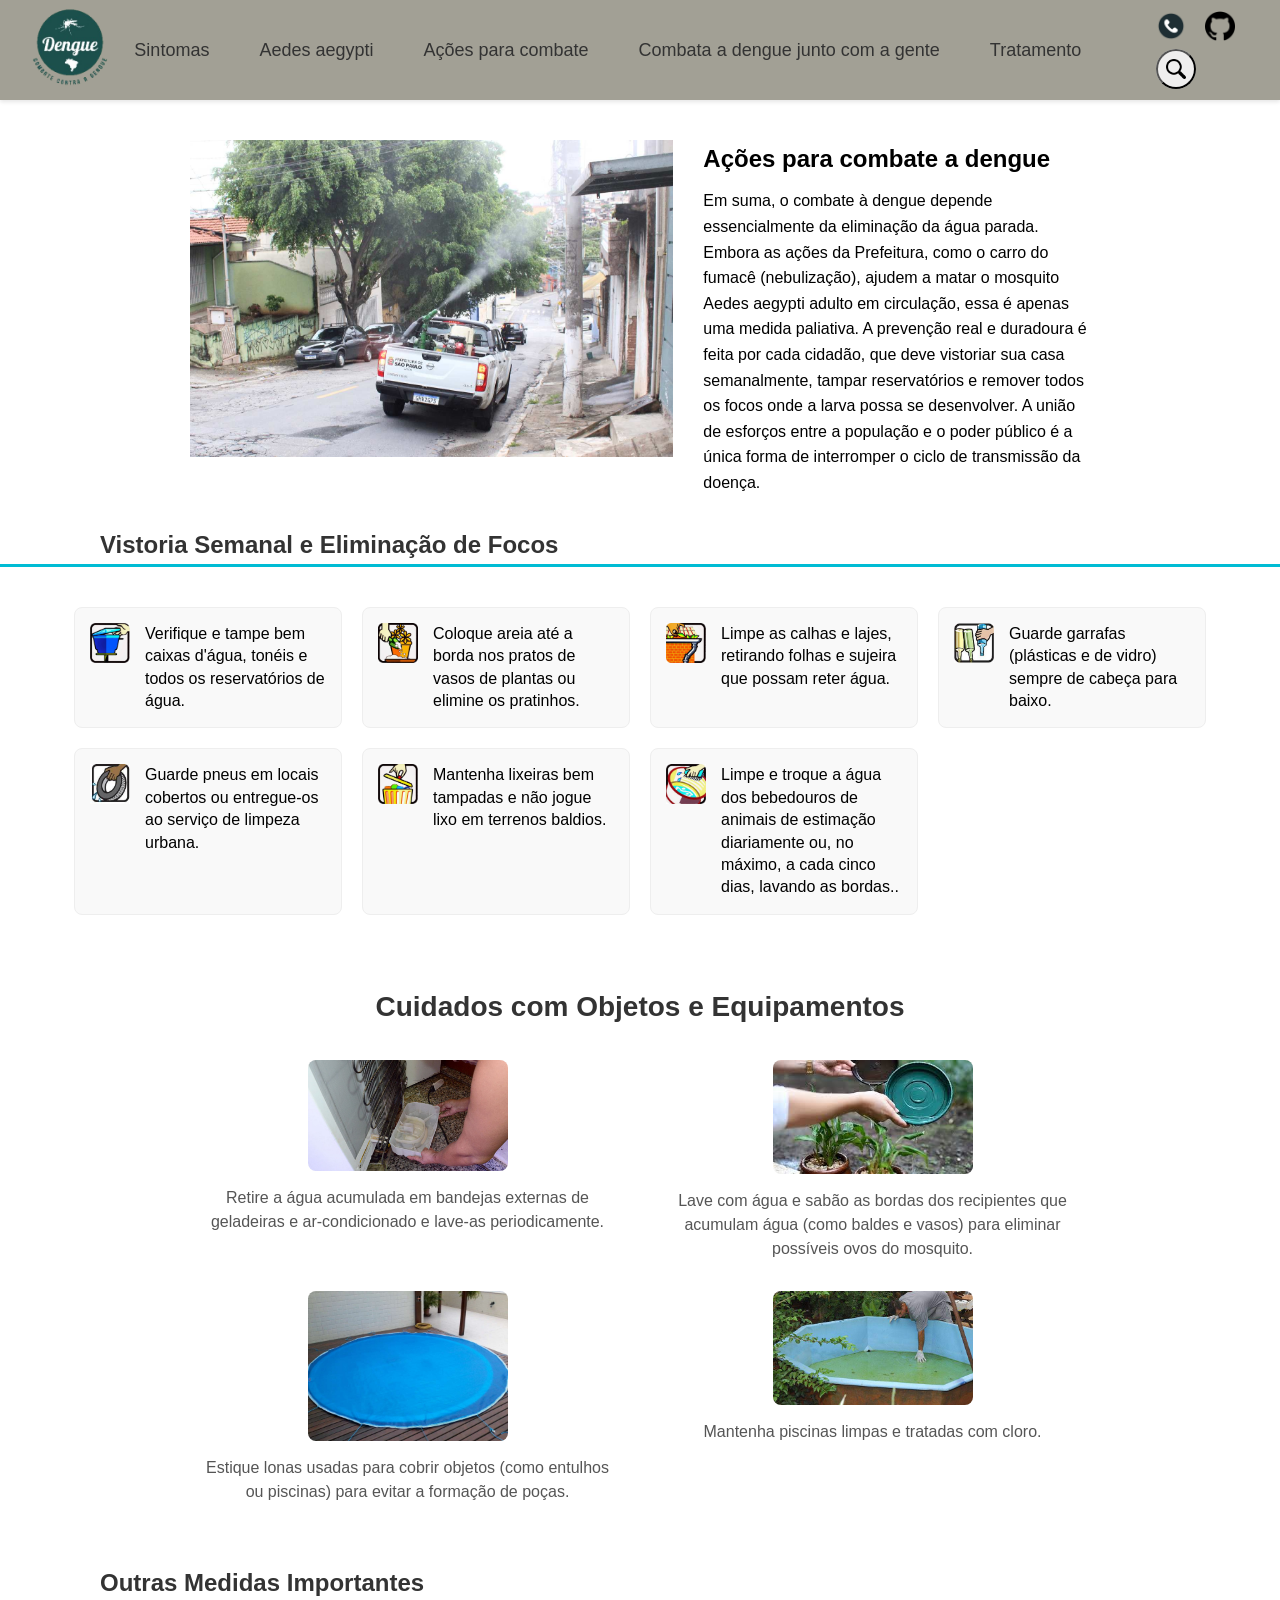
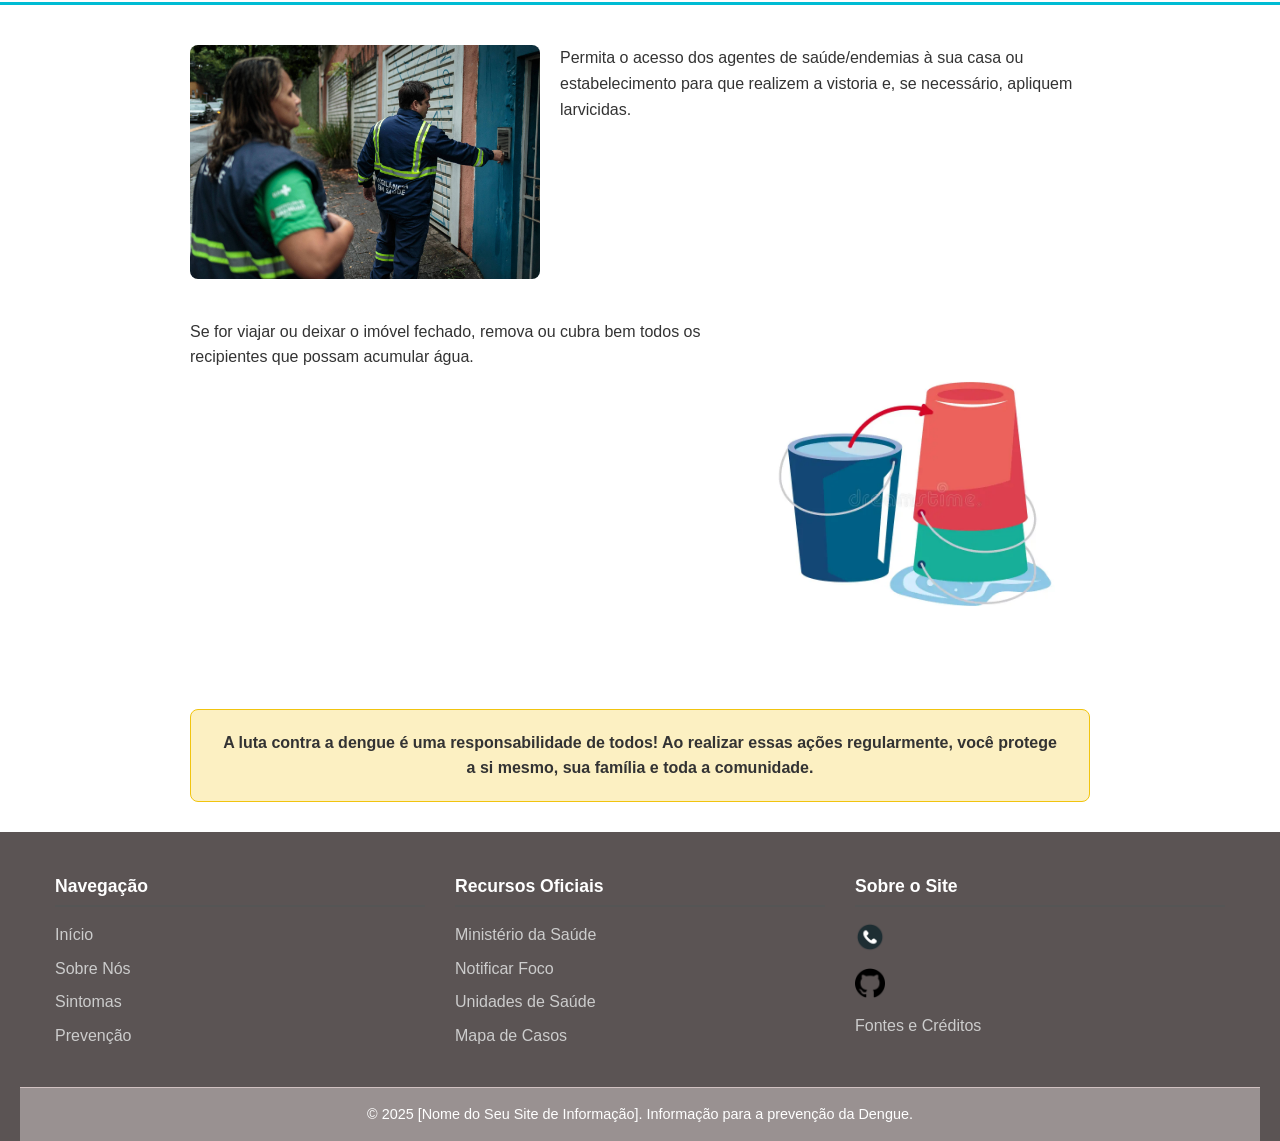
==== acoes.html @ ec55d701 "ola" ====
<!DOCTYPE html>
<html lang="pt-br">

<head>
    <meta charset="UTF-8">
    <meta name="viewport" content="width=device-width, initial-scale=1.0">
    <title>Ações para combate</title>
    <link rel="stylesheet" href="css/style-acoes.css">
    <link rel="shortcut icon" href="imagens/Logotipo_simples_para_produtos_orgânicos_verde_2_-removebg-preview.png" type="image/x-icon">
</head>

<body>
    <header id="main-header">
        <div class="icon">
            <a href="index.html">
                <img src="imagens/Logotipo_simples_para_produtos_orgânicos_verde_2_-removebg-preview.png"
                    alt="Ícone da rede social">
            </a>
        </div>

        <nav class="navbar" id="navbar">
            <a href="sintomas.html">Sintomas</a>
            <a href="aedes.html">Aedes aegypti</a>
            <a href="acoes.html">Ações para combate</a>
            <a href="combate.html">Combata a dengue junto com a gente</a>
            <a href="tratamento.html">Tratamento</a>
            <a href="#Cv"></a>
        </nav>

        <div class="ico-contact">
            <a href="" rel="_blank"><img width="30" height="30" src="imagens/telefone.png" /></a>
            <a href="https://github.com/Petrus2100" rel="_blank"><img width="30" height="30"
                    src="imagens/github(1).png" /></a>
               <form id="search-box" class="search-box" action="/search-results" method="get">
                    <input type="text" class="search-txt" name="q" id="search-txt" placeholder="Pesquisar">
                    <button type="submit" class="search-btn" id="search-btn">
                        <img height="20" width="20" src="imagens/lupa.png" alt="Pesquisar">
                    </button>
            </form>
        </div>
        </div>

        <div class="menu-toggle" id="menu-toggle">
            <span></span>
            <span></span>
            <span></span>
        </div>
    </header>

    <main>


        <div class="texto-foto">
            <img class="foto-referencia" src="imagens/fumace-dengue-sp.jpg">

            <div class="bloco-texto">
                <div class="title-text">Ações para combate a dengue</div>
                <p>Em suma, o combate à dengue depende essencialmente da eliminação da água parada. Embora as ações da
                    Prefeitura, como o carro do fumacê (nebulização), ajudem a matar o mosquito Aedes aegypti adulto em
                    circulação, essa é apenas uma medida paliativa. A prevenção real e duradoura é feita por cada
                    cidadão, que deve vistoriar sua casa semanalmente, tampar reservatórios e remover todos os focos
                    onde a larva possa se desenvolver. A união de esforços entre a população e o poder público é a única
                    forma de interromper o ciclo de transmissão da doença.</p>
            </div>
        </div>

        <h2 class="text-title">Vistoria Semanal e Eliminação de Focos</h2>

        <div class="lista-acoes">
            <div class="item-acao">
                <img src="imagens/caixa dagua.jpeg" alt="">
                <p>Verifique e tampe bem caixas d'água, tonéis e todos os reservatórios de água.</p>
            </div>

            <div class="item-acao">
                <img src="imagens/areia.jpeg" alt="">
                <p>Coloque areia até a borda nos pratos de vasos de plantas ou elimine os pratinhos.</p>
            </div>

            <div class="item-acao">
                <img src="imagens/calha.jpeg" alt="">
                <p>Limpe as calhas e lajes, retirando folhas e sujeira que possam reter água.</p>
            </div>

            <div class="item-acao">
                <img src="imagens/garrafa.jpeg" alt="">
                <p>Guarde garrafas (plásticas e de vidro) sempre de cabeça para baixo.</p>
            </div>

            <div class="item-acao">
                <img src="imagens/pneu.jpeg" alt="">
                <p>Guarde pneus em locais cobertos ou entregue-os ao serviço de limpeza urbana.</p>
            </div>

            <div class="item-acao">
                <img src="imagens/lixo.jpeg" alt="">
                <p>Mantenha lixeiras bem tampadas e não jogue lixo em terrenos baldios.</p>
            </div>

            <div class="item-acao">
                <img src="imagens/limpeza.jpeg" alt="">
                <p>Limpe e troque a água dos bebedouros de animais de estimação diariamente ou, no máximo, a cada cinco dias, lavando as bordas..</p>
            </div>
        </div>

        <h2 class="text-title-two">Cuidados com Objetos e Equipamentos</h2>

        <div class="lista-cuidados">
            <div class="cuidados">
                <img src="imagens/bandeja.jpg" alt="">
                <p>Retire a água acumulada em bandejas externas de geladeiras e ar-condicionado e lave-as periodicamente.</p>
            </div>

            <div class="cuidados">
                <img src="imagens/lavagem.jpeg" alt="">
                <p>Lave com água e sabão as bordas dos recipientes que acumulam água (como baldes e vasos) para eliminar possíveis ovos do mosquito.</p>
            </div>

            <div class="cuidados">
                <img src="imagens/lona.jpg" alt="">
                <p>Estique lonas usadas para cobrir objetos (como entulhos ou piscinas) para evitar a formação de poças.</p>
            </div>

            <div class="cuidados">
                <img src="imagens/picina.jpg" alt="">
                <p>Mantenha piscinas limpas e tratadas com cloro.</p>
            </div>
        </div>

        <h2 class="text-title">Outras Medidas Importantes</h2>

        <div class="listT">
             <div class="medidas"> 
                <img src="imagens/agente 47.jpg" width="500" alt="sobre-nos">
                <p>Permita o acesso dos agentes de saúde/endemias à sua casa ou estabelecimento para que realizem a vistoria e, se necessário, apliquem larvicidas.</p>
            </div>

            <div>
                <img src="imagens/prevenção.webp" alt="">
                <p>Se for viajar ou deixar o imóvel fechado, remova ou cubra bem todos os recipientes que possam acumular água.</p>
            </div>
        </div>

        
        <div>
            <p class="alerta-final">A luta contra a dengue é uma responsabilidade de todos! Ao realizar essas ações regularmente, você protege a si mesmo, sua família e toda a comunidade.</p>
        </div>
    </main>

    <footer class="site-footer">
        <div class="footer-container">

            <div class="footer-column navigation">
                <h4>Navegação</h4>
                <ul>
                    <li><a href="index.html">Início</a></li>
                    <li><a href="Equipe-fontes/index-sobre.html">Sobre Nós</a></li>
                    <li><a href="sintomas.html">Sintomas</a></li>
                    <li><a href="acoes.html">Prevenção</a></li>
                </ul>
            </div>

            <div class="footer-column resources">
                <h4>Recursos Oficiais</h4>
                <ul>
                    <li><a href="https://www.saude.gov.br/" target="_blank">Ministério da Saúde</a></li>
                    <li><a href="https://sp156.prefeitura.sp.gov.br/portal/servicos/informacao?servico=812" target="_blank">Notificar Foco</a></li>
                    <li><a href="https://buscasaude.prefeitura.sp.gov.br/" target="_blank">Unidades de Saúde</a></li>
                    <li><a href="http://tabnet.datasus.gov.br/cgi/tabcgi.exe?sinannet/cnv/denguebbr.def" target="_blank">Mapa de Casos</a></li>
                </ul>
            </div>

            <div class="footer-column legal">
                <h4>Sobre o Site</h4>
                <ul>
                    <li><a href="" rel="_blank"><img width="30" height="30" src="imagens/telefone.png" /></a></li>
                    <li> <a href="https://github.com/Petrus2100" rel="_blank"><img width="30" height="30"
                    src="imagens/github(1).png" /></a></li>
                    <li><a href="#creditos">Fontes e Créditos</a></li>
                </ul>
            </div>

        </div>

        <div class="footer-bottom">
            <p>&copy; 2025 [Nome do Seu Site de Informação]. Informação para a prevenção da Dengue.</p>
        </div>
    </footer>

    <script src="script.js"></script>

</body>

</html>
---- css/style-acoes.css ----
* {
    margin: 0;
    padding: 0;
    box-sizing: border-box;
}

body {
    font-family: 'Helvetica Neue', Arial, sans-serif;
    line-height: 1.6;
    color: var(--cor-texto-principal);
    background-color: var(--cor-fundo-claro);
}

main {
    padding-top: 100px;
}

.texto-foto {
    max-width: 900px;
    width: 90%;
    display: grid;
    grid-template-columns: 5fr 4fr;
    grid-template-areas: "foto texto"; /* A área 'texto' existe aqui */
    gap: 30px;
    margin: 40px auto 30px;
}

.foto-referencia {
    width: 100%;
    grid-area: foto;
}

.bloco-texto {
    grid-area: texto; 
}

.title-text {
    font-size: 24px;
    font-weight: bold;
    margin-bottom: 10px; 
}

.texto-foto p {
    margin-top: 0; 
}

@media (max-width: 768px) {
    .texto-foto {
        grid-template-columns: 1fr;
        grid-template-areas:
            "foto"
            "texto"; 
        gap: 20px;
        padding: 0 15px;
    }
}

#main-header {
    position: fixed;
    top: 0;
    width: 100%;
    height: 100px;
    transition: height 0.3s ease, padding 0.3s ease;
    background-color: #A2A095;
    box-shadow: 0 2px 4px rgba(0, 0, 0, 0.1);
    padding: 10px 30px;
    display: flex;
    justify-content: space-between;
    align-items: center;
    z-index: 1000;
}

#main-header.shrink {
    height: 60px;
    padding: 5px 30px;
}

.search-box {
    background-color: #F4F4F4;
    height: 40px;
    padding: 0;
    width: 40px;
    border-radius: 40px;

    display: flex;
    justify-content: center;
    align-items: center;
    transition: width 0.4s ease;
}

.search-txt {
    border: none;
    background: none;
    outline: none;
    padding: 0;
    font-size: 16px;
    line-height: 40px;
    width: 0;
    opacity: 0;
    transition: width 0.4s ease, opacity 0.4s ease;
}

.search-btn {
    width: 40px;
    height: 40px;
    border-radius: 50%;
    background: #efeeee;
    display: flex;
    justify-content: center;
    align-items: center;
    color: white;
}

.search-box.open {
    width: 250px;
}

.search-box.open .search-txt {
    flex-grow: 1;
    width: auto; 
    opacity: 1;
    padding: 0 10px;
}


.icon img {
    width: 80px;
}

.ico-contact a {
    margin-right: 15px;
}

.ico-contact a:last-child {
    margin-right: 0;
}

.navbar {
    display: flex;
    gap: 50px;
}

.navbar a {
  position: relative;
  text-decoration: none;
  color: #333;
  font-size: 18px;
  font-weight: 500;
  padding: 5px 0;
  border-radius: 4px; 
  transition: all 0.3s ease;
}

.navbar a:hover {
    background-color: #686864; 
    color: white; 
    box-shadow: 0 2px 4px rgba(0, 0, 0, 0.2);
    
}

.menu-toggle {
    display: none;
    flex-direction: column;
    cursor: pointer;
    gap: 5px;
}

.menu-toggle span {
    width: 25px;
    height: 3px;
    background: #333;
    transition: 0.3s;
}

#main-header .icon img,
#main-header .ico-contact a,
#main-header .search-box,
#main-header .serach-btn,
#main-header .search-txt {
    transition: all 0.3s ease;
}

#main-header.shrink .icon img {
    width: 60px;
}

#main-header.shrink .ico-contact a {
    font-size: 0.9em;
    margin-right: 10px;
}

#main-header.shrink .search-box {
    height: 30px;
    width: 30px;
    border-radius: 50%; 
}

#main-header.shrink .search-btn { 
    height: 30px;
    width: 30px;
    border-radius: 50%; 
}

#main-header.shrink .search-box.open {
    width: 200px;
}

#main-header.shrink .search-box.open .search-txt {
    flex-grow: 1;
    width: auto;
    line-height: 30px;
    font-size: 14px;
    padding: 0 5px;
}

@media (max-width: 1024px) {
    header {
        padding: 10px 20px;
    }

    .icon img {
        width: 35px;
    }

    .navbar a {
        font-size: 15px;
    }
}

@media (max-width: 768px) {
    header {
        flex-direction: row;
    }

    .navbar {
        display: none;
        flex-direction: column;
        background: #333;
        position: absolute;
        top: 60px;
        right: 20px;
        padding: 15px;
        border-radius: 8px;
        width: 200px;
    }

    .navbar.show {
        display: flex;
    }

    .navbar a {
        color: #fff;
        margin: 10px 0;
        font-size: 14px;
    }

    .menu-toggle {
        display: flex;
    }
}

.text-title{
    width: 100%;
    margin-bottom: 30px;
    padding: 0 100px;
    display: block;
    color: #333;
    border-bottom: 3px solid #00bcd4; 
}

.lista-acoes {
    max-width: 1200px; 
    width: 90%;
    margin: 20px auto; 
    display: grid;
    grid-template-columns: repeat(auto-fit, minmax(250px, 1fr)); 
    gap: 20px; 
    padding: 10px;
}

.item-acao {
    display: flex; 
    align-items: flex-start; 
    gap: 15px;
    padding: 15px;
    border: 1px solid #eee; 
    border-radius: 8px;
    background-color: #f9f9f9;
}

.item-acao img {
    width: 40px; 
    height: 40px;
    flex-shrink: 0; 
}

.item-acao p {
    flex-grow: 1; 
    margin: 0;
    line-height: 1.4;
    font-size: 16px;
}

@media (max-width: 500px) {
    .lista-acoes {
        grid-template-columns: 1fr;
        padding: 0 10px; 
    }
}

.site-footer {
    background-color: #5b5454;
    color: #fff;
    padding: 40px 20px 0;
    font-family: Arial, sans-serif;
}

.footer-container {
    display: flex;
    justify-content: space-between;
    max-width: 1200px;
    margin: 0 auto;
    padding-bottom: 30px;
}

.footer-column {
    flex: 1;
    min-width: 180px;
    margin: 0 15px;
}

.footer-column h4 {
    font-size: 1.1em;
    margin-bottom: 15px;
    border-bottom: 2px solid #555;
    padding-bottom: 5px;
}

.footer-column ul {
    list-style: none;
    padding: 0;
    margin: 0;
}

.footer-column ul li {
    margin-bottom: 8px;
}

.footer-column a {
    color: #ccc;
    text-decoration: none;
    transition: color 0.3s;
}

.footer-column a:hover {
    color: #00bcd4;
}

.social-links a {
    display: inline-block;
    margin-right: 15px;
    font-weight: bold;
}

.footer-bottom {
    border-top: 1px solid #d1c1c1;
    text-align: center;
    padding: 15px 0;
    font-size: 0.9em;
    background-color: #999191;
}

@media (max-width: 768px) {
    .footer-container {
        flex-direction: column;
    }

    .footer-column {
        margin: 15px 0;
        min-width: 100%;
        text-align: center;
    }

    .footer-column h4 {
        border-bottom: none;
        margin-bottom: 10px;
    }

    .social-links {
        margin-bottom: 10px;
    }
}

.text-title-two {
    text-align: center; 
    font-size: 28px;
    font-weight: bold;
    color: #333;
    margin: 60px auto 30px; 
}

.lista-cuidados {
    max-width: 900px;
    margin: 0 auto 60px; 
    display: grid;
    grid-template-columns: repeat(2, 1fr); 
    gap: 30px; 
}

.cuidados {
    display: flex;
    flex-direction: column; 
    align-items: center; 
    text-align: center; 
}

.cuidados img {
    width: 100%; 
    max-width: 200px; 
    height: auto;
    object-fit: cover; 
    border-radius: 8px; 
    margin-bottom: 15px; 
}

.cuidados p {
    font-size: 16px;
    line-height: 1.5;
    color: #555;
    padding: 0 10px;
}

@media (max-width: 650px) {
    .lista-cuidados {
        grid-template-columns: 1fr;
        padding: 0 20px; 
    }

    .text-title {
        margin-top: 40px;
        font-size: 24px;
    }
}

.listT {
    max-width: 900px;
    margin: 40px auto; 
    display: flex;
    flex-direction: column; 
    gap: 40px; 
}

.medidas,
.listT > div:nth-child(2) { 
    display: flex; 
    align-items: flex-start; 
    gap: 20px; 
}

.medidas img,
.listT > div:nth-child(2) img {
    width: 100%; 
    max-width: 350px; 
    height: auto;
    border-radius: 8px;
    object-fit: cover; 
}

.medidas p,
.listT > div:nth-child(2) p {
    flex-grow: 1; 
    font-size: 16px;
    line-height: 1.6; 
    color: #333;
}

.listT > div:nth-child(2) {
    flex-direction: row-reverse;
}

.alerta-final {
    background-color: #f1c40f40;
    border: 1px solid #f1c40f;
    color: #333; 
    border-radius: 8px;
    padding: 20px 30px;
    text-align: center;
    font-weight: 700;
    max-width: 900px; 
    width: 90%; 
    margin: 30px auto; 
}
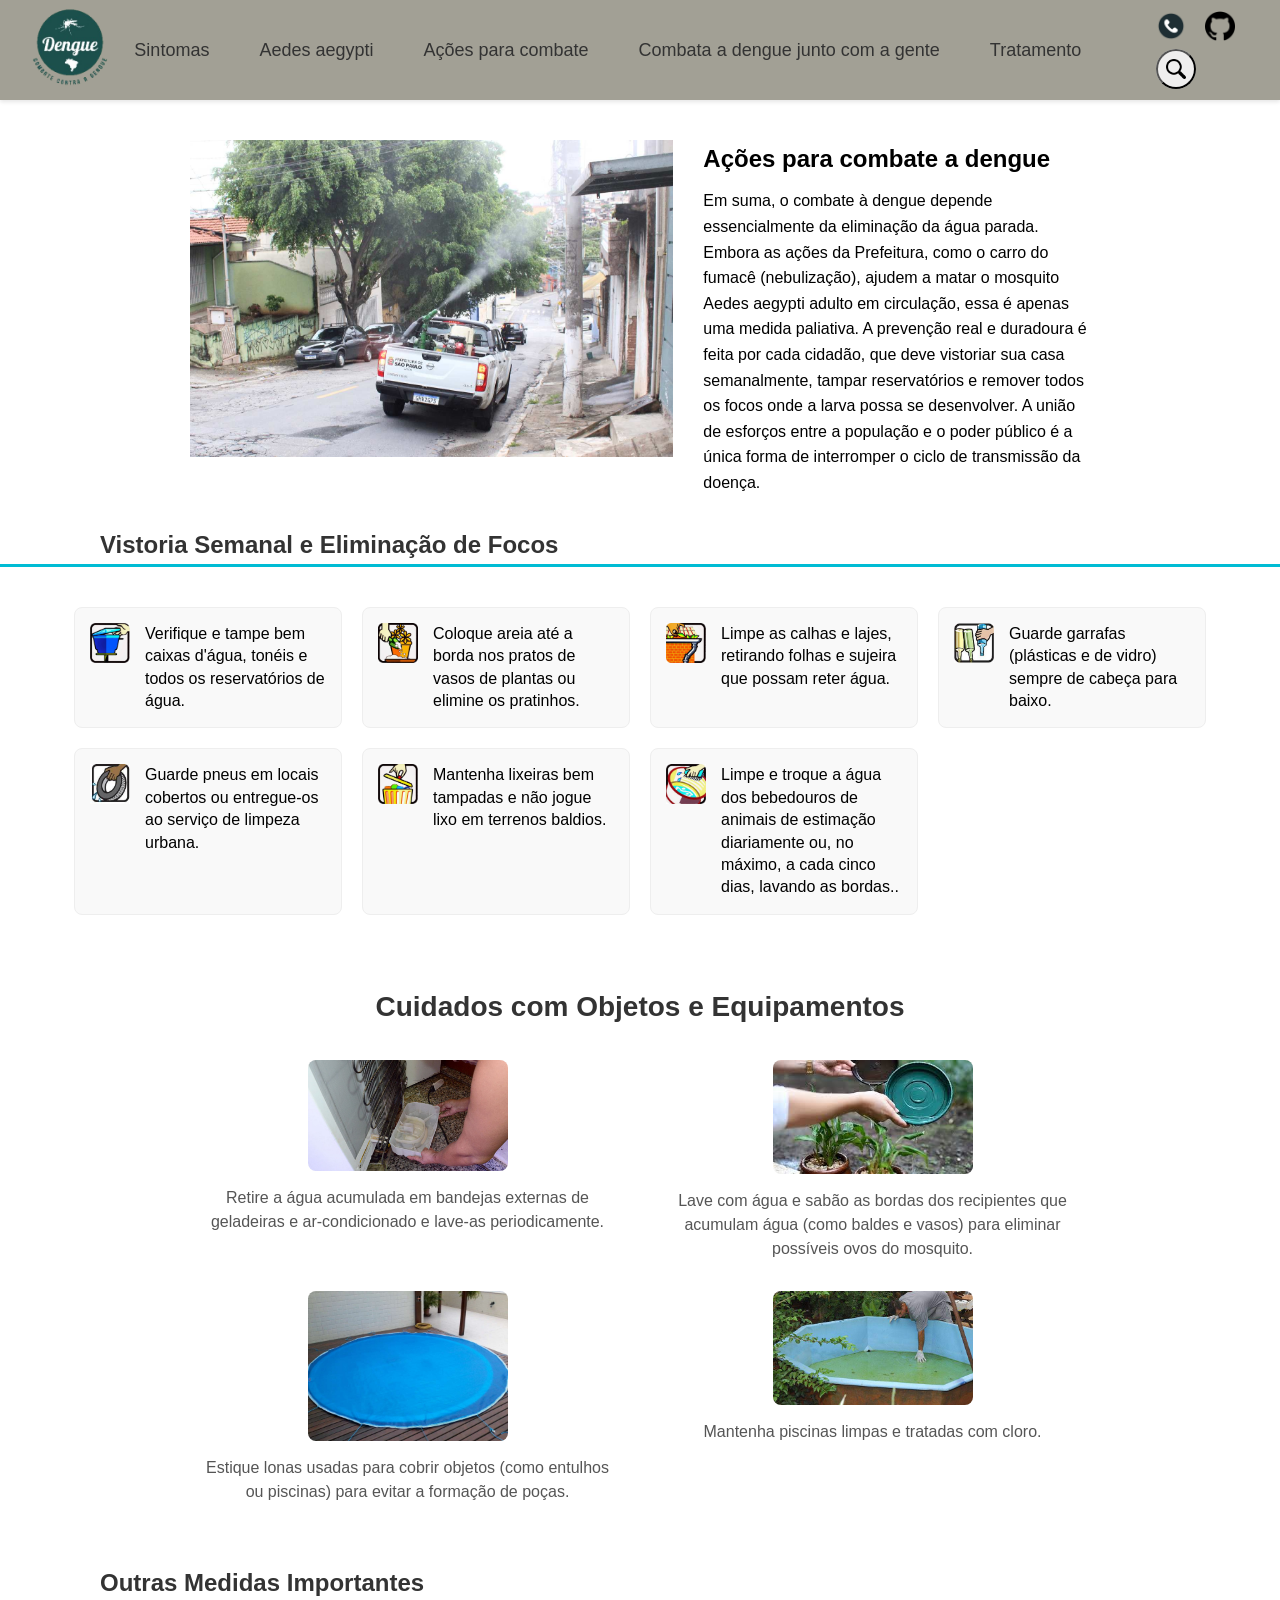
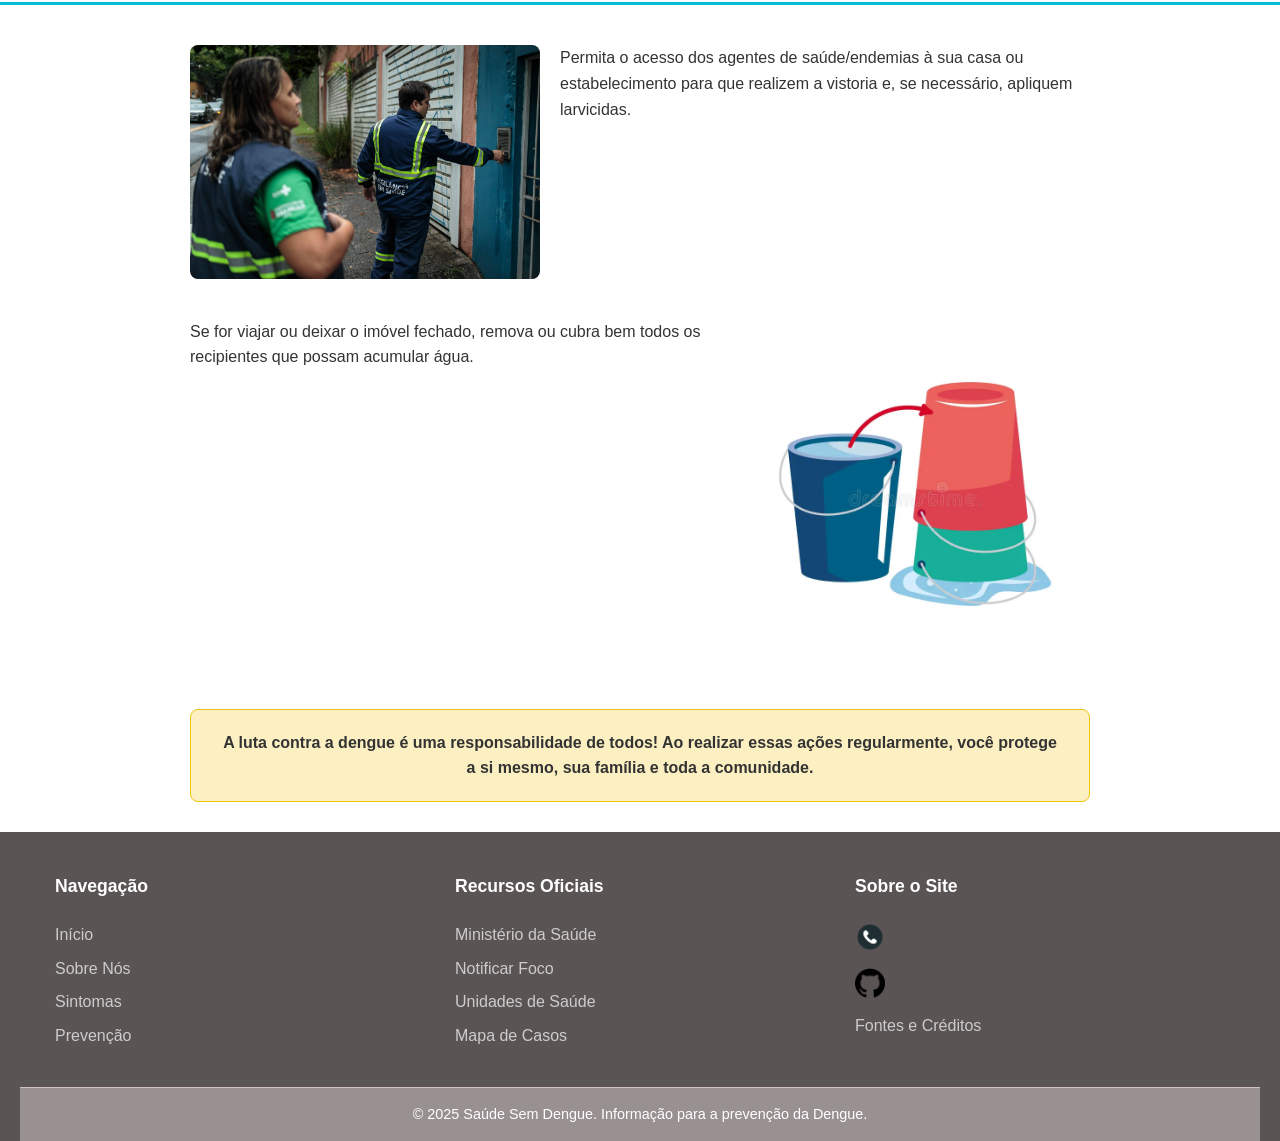
==== commit ba2d0049: "alterando titulo, e footer" ====
--- a/acoes.html
+++ b/acoes.html
@@ -183,7 +183,7 @@
         </div>
 
         <div class="footer-bottom">
-            <p>&copy; 2025 [Nome do Seu Site de Informação]. Informação para a prevenção da Dengue.</p>
+            <p>&copy; 2025 Saúde Sem Dengue. Informação para a prevenção da Dengue.</p>
         </div>
     </footer>
 
--- a/css/style-acoes.css
+++ b/css/style-acoes.css
@@ -20,7 +20,8 @@
     width: 90%;
     display: grid;
     grid-template-columns: 5fr 4fr;
-    grid-template-areas: "foto texto"; /* A área 'texto' existe aqui */
+    grid-template-areas: "foto texto";
+    /* A área 'texto' existe aqui */
     gap: 30px;
     margin: 40px auto 30px;
 }
@@ -31,17 +32,17 @@
 }
 
 .bloco-texto {
-    grid-area: texto; 
+    grid-area: texto;
 }
 
 .title-text {
     font-size: 24px;
     font-weight: bold;
-    margin-bottom: 10px; 
+    margin-bottom: 10px;
 }
 
 .texto-foto p {
-    margin-top: 0; 
+    margin-top: 0;
 }
 
 @media (max-width: 768px) {
@@ -49,7 +50,7 @@
         grid-template-columns: 1fr;
         grid-template-areas:
             "foto"
-            "texto"; 
+            "texto";
         gap: 20px;
         padding: 0 15px;
     }
@@ -117,7 +118,7 @@
 
 .search-box.open .search-txt {
     flex-grow: 1;
-    width: auto; 
+    width: auto;
     opacity: 1;
     padding: 0 10px;
 }
@@ -141,21 +142,21 @@
 }
 
 .navbar a {
-  position: relative;
-  text-decoration: none;
-  color: #333;
-  font-size: 18px;
-  font-weight: 500;
-  padding: 5px 0;
-  border-radius: 4px; 
-  transition: all 0.3s ease;
+    position: relative;
+    text-decoration: none;
+    color: #333;
+    font-size: 18px;
+    font-weight: 500;
+    padding: 5px 0;
+    border-radius: 4px;
+    transition: all 0.3s ease;
 }
 
 .navbar a:hover {
-    background-color: #686864; 
-    color: white; 
+    background-color: #686864;
+    color: white;
     box-shadow: 0 2px 4px rgba(0, 0, 0, 0.2);
-    
+
 }
 
 .menu-toggle {
@@ -192,13 +193,13 @@
 #main-header.shrink .search-box {
     height: 30px;
     width: 30px;
-    border-radius: 50%; 
-}
-
-#main-header.shrink .search-btn { 
+    border-radius: 50%;
+}
+
+#main-header.shrink .search-btn {
     height: 30px;
     width: 30px;
-    border-radius: 50%; 
+    border-radius: 50%;
 }
 
 #main-header.shrink .search-box.open {
@@ -259,43 +260,43 @@
     }
 }
 
-.text-title{
+.text-title {
     width: 100%;
     margin-bottom: 30px;
     padding: 0 100px;
     display: block;
     color: #333;
-    border-bottom: 3px solid #00bcd4; 
+    border-bottom: 3px solid #00bcd4;
 }
 
 .lista-acoes {
-    max-width: 1200px; 
+    max-width: 1200px;
     width: 90%;
-    margin: 20px auto; 
+    margin: 20px auto;
     display: grid;
-    grid-template-columns: repeat(auto-fit, minmax(250px, 1fr)); 
-    gap: 20px; 
+    grid-template-columns: repeat(auto-fit, minmax(250px, 1fr));
+    gap: 20px;
     padding: 10px;
 }
 
 .item-acao {
-    display: flex; 
-    align-items: flex-start; 
+    display: flex;
+    align-items: flex-start;
     gap: 15px;
     padding: 15px;
-    border: 1px solid #eee; 
+    border: 1px solid #eee;
     border-radius: 8px;
     background-color: #f9f9f9;
 }
 
 .item-acao img {
-    width: 40px; 
+    width: 40px;
     height: 40px;
-    flex-shrink: 0; 
+    flex-shrink: 0;
 }
 
 .item-acao p {
-    flex-grow: 1; 
+    flex-grow: 1;
     margin: 0;
     line-height: 1.4;
     font-size: 16px;
@@ -304,7 +305,7 @@
 @media (max-width: 500px) {
     .lista-acoes {
         grid-template-columns: 1fr;
-        padding: 0 10px; 
+        padding: 0 10px;
     }
 }
 
@@ -392,35 +393,35 @@
 }
 
 .text-title-two {
-    text-align: center; 
+    text-align: center;
     font-size: 28px;
     font-weight: bold;
     color: #333;
-    margin: 60px auto 30px; 
+    margin: 60px auto 30px;
 }
 
 .lista-cuidados {
     max-width: 900px;
-    margin: 0 auto 60px; 
+    margin: 0 auto 60px;
     display: grid;
-    grid-template-columns: repeat(2, 1fr); 
-    gap: 30px; 
+    grid-template-columns: repeat(2, 1fr);
+    gap: 30px;
 }
 
 .cuidados {
     display: flex;
-    flex-direction: column; 
-    align-items: center; 
-    text-align: center; 
+    flex-direction: column;
+    align-items: center;
+    text-align: center;
 }
 
 .cuidados img {
-    width: 100%; 
-    max-width: 200px; 
+    width: 100%;
+    max-width: 200px;
     height: auto;
-    object-fit: cover; 
-    border-radius: 8px; 
-    margin-bottom: 15px; 
+    object-fit: cover;
+    border-radius: 8px;
+    margin-bottom: 15px;
 }
 
 .cuidados p {
@@ -433,7 +434,7 @@
 @media (max-width: 650px) {
     .lista-cuidados {
         grid-template-columns: 1fr;
-        padding: 0 20px; 
+        padding: 0 20px;
     }
 
     .text-title {
@@ -444,49 +445,81 @@
 
 .listT {
     max-width: 900px;
-    margin: 40px auto; 
-    display: flex;
-    flex-direction: column; 
-    gap: 40px; 
+    margin: 40px auto;
+    display: flex;
+    flex-direction: column;
+    gap: 40px;
 }
 
 .medidas,
-.listT > div:nth-child(2) { 
-    display: flex; 
-    align-items: flex-start; 
-    gap: 20px; 
+.listT>div:nth-child(2) {
+    display: flex;
+    align-items: flex-start;
+    gap: 20px;
 }
 
 .medidas img,
-.listT > div:nth-child(2) img {
-    width: 100%; 
-    max-width: 350px; 
+.listT>div:nth-child(2) img {
+    width: 100%;
+    max-width: 350px;
     height: auto;
     border-radius: 8px;
-    object-fit: cover; 
+    object-fit: cover;
 }
 
 .medidas p,
-.listT > div:nth-child(2) p {
-    flex-grow: 1; 
+.listT>div:nth-child(2) p {
+    flex-grow: 1;
     font-size: 16px;
-    line-height: 1.6; 
+    line-height: 1.6;
     color: #333;
 }
 
-.listT > div:nth-child(2) {
+.listT>div:nth-child(2) {
     flex-direction: row-reverse;
 }
+
+
+@media (max-width: 600px) {
+    .listT {
+        max-width: 90%;
+        gap: 20px;
+        margin: 20px auto;
+    }
+
+    .medidas,
+    .listT>div:nth-child(2) {
+        flex-direction: column;
+        align-items: center;
+    }
+
+    .listT>div:nth-child(2) {
+        flex-direction: column;
+    }
+
+    .medidas p,
+    .listT>div:nth-child(2) p {
+        font-size: 14px;
+        text-align: center;
+    }
+
+    .medidas img,
+    .listT>div:nth-child(2) img {
+        max-width: 80%;
+    }
+}
+
+
 
 .alerta-final {
     background-color: #f1c40f40;
     border: 1px solid #f1c40f;
-    color: #333; 
+    color: #333;
     border-radius: 8px;
     padding: 20px 30px;
     text-align: center;
     font-weight: 700;
-    max-width: 900px; 
-    width: 90%; 
-    margin: 30px auto; 
-}
+    max-width: 900px;
+    width: 90%;
+    margin: 30px auto;
+}
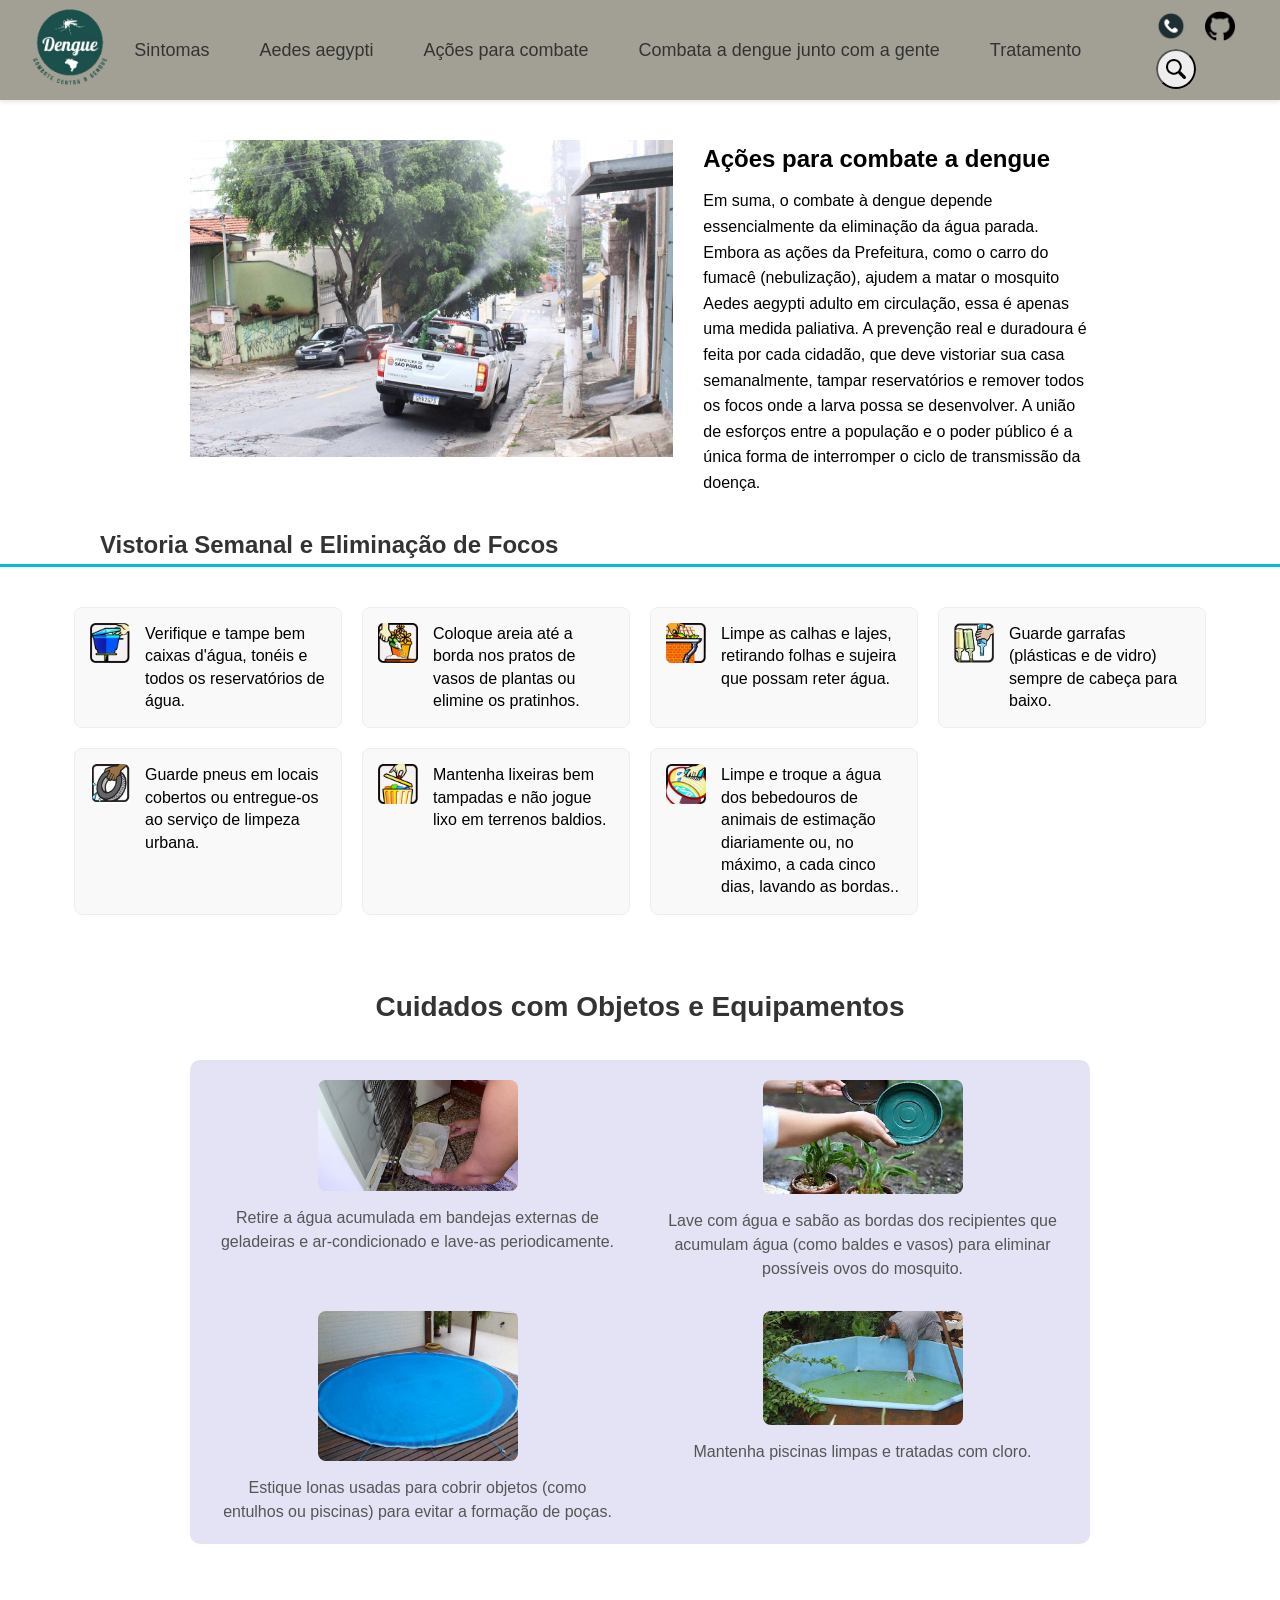
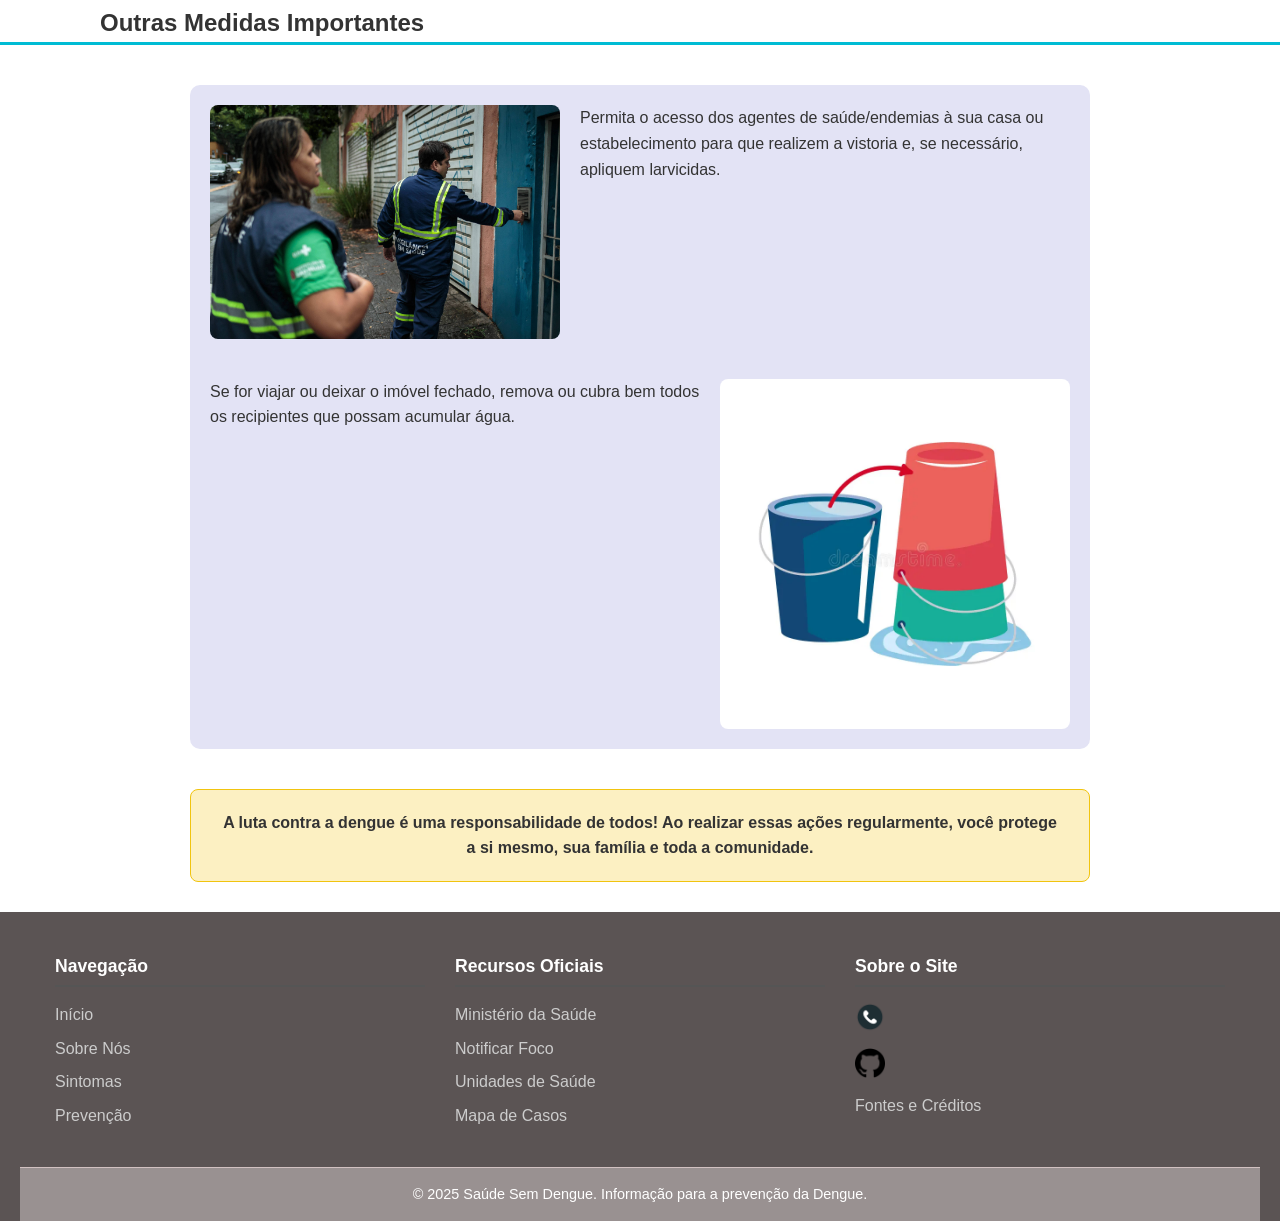
==== commit 7af6547b: "Atualizando links e css" ====
--- a/acoes.html
+++ b/acoes.html
@@ -176,7 +176,7 @@
                     <li><a href="" rel="_blank"><img width="30" height="30" src="imagens/telefone.png" /></a></li>
                     <li> <a href="https://github.com/Petrus2100" rel="_blank"><img width="30" height="30"
                     src="imagens/github(1).png" /></a></li>
-                    <li><a href="#creditos">Fontes e Créditos</a></li>
+                    <li><a href="fontes.html">Fontes e Créditos</a></li>
                 </ul>
             </div>
 
--- a/css/style-acoes.css
+++ b/css/style-acoes.css
@@ -406,7 +406,11 @@
     display: grid;
     grid-template-columns: repeat(2, 1fr);
     gap: 30px;
-}
+    background-color: #e3e3f5; 
+    padding: 20px; 
+    border-radius: 10px; 
+}
+
 
 .cuidados {
     display: flex;
@@ -449,7 +453,11 @@
     display: flex;
     flex-direction: column;
     gap: 40px;
-}
+    background-color: #e3e3f5; 
+    padding: 20px; 
+    border-radius: 10px; 
+}
+
 
 .medidas,
 .listT>div:nth-child(2) {
@@ -508,8 +516,6 @@
         max-width: 80%;
     }
 }
-
-
 
 .alerta-final {
     background-color: #f1c40f40;
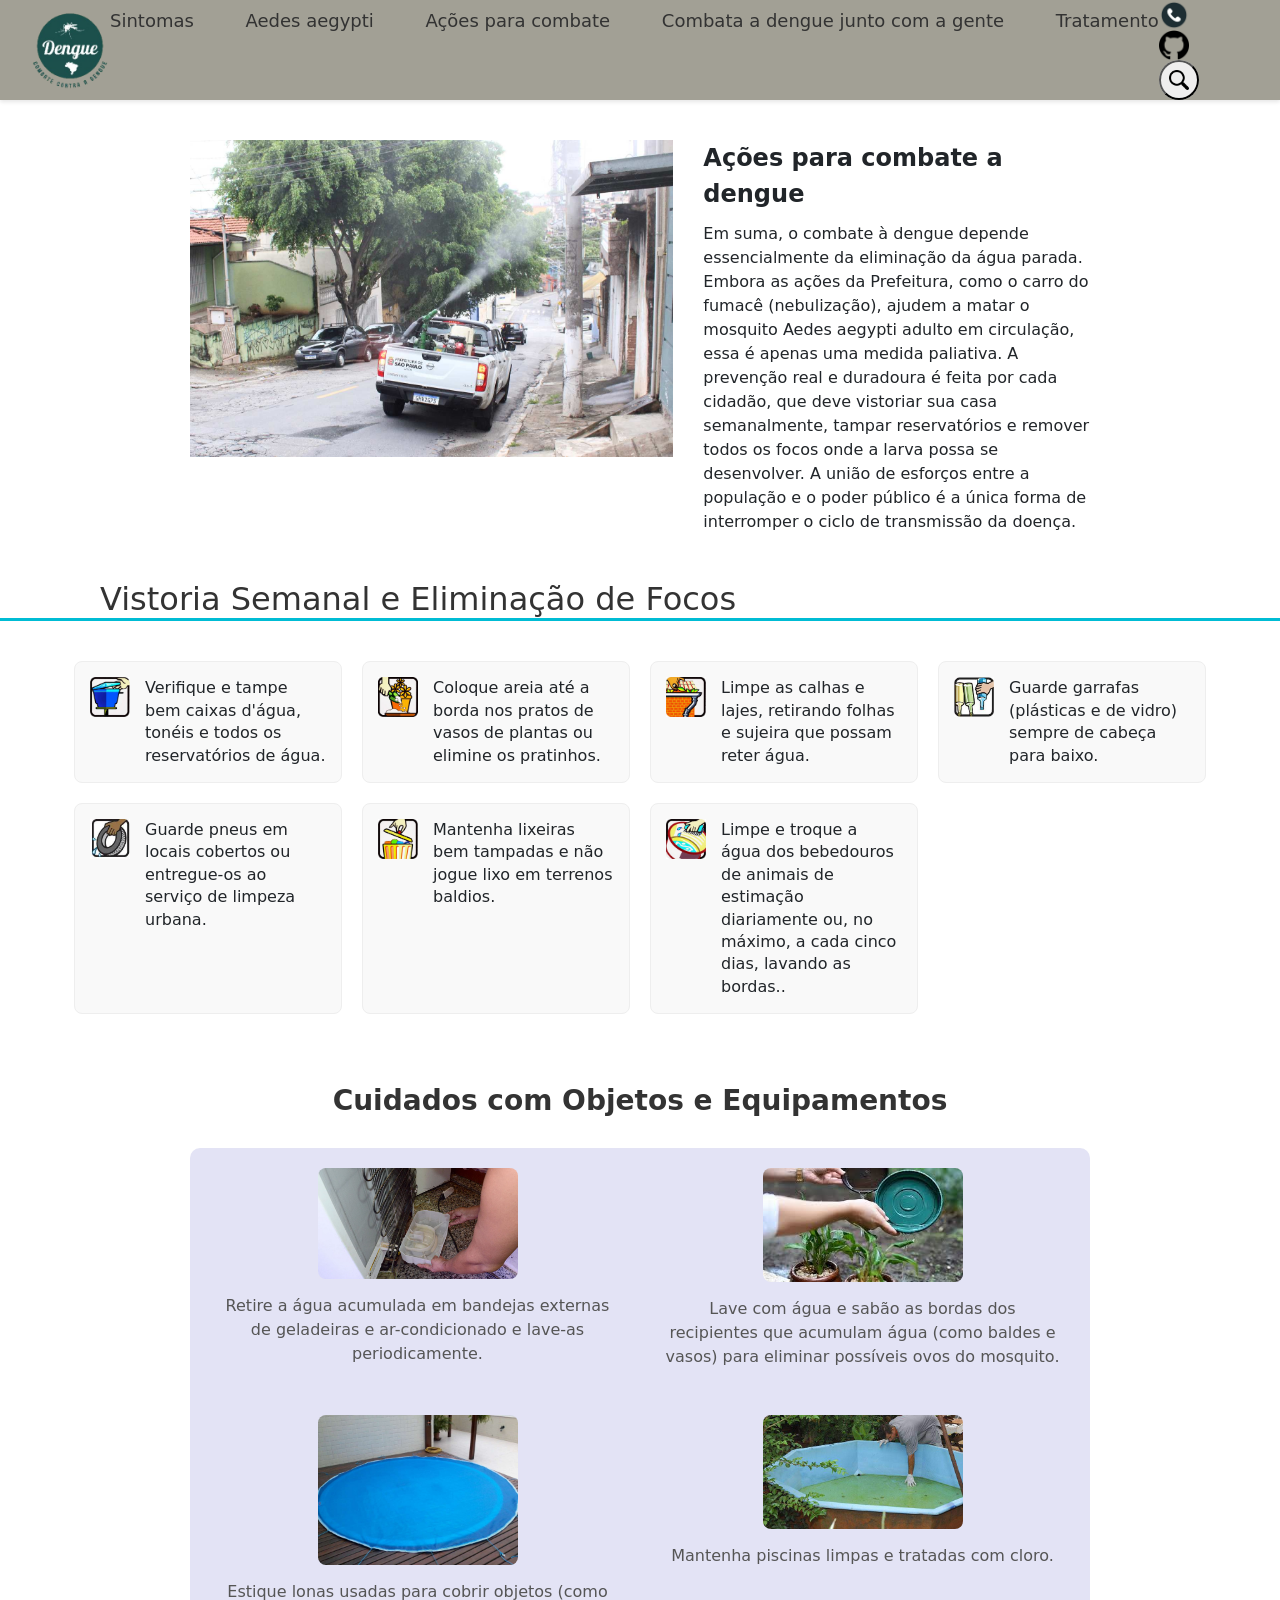
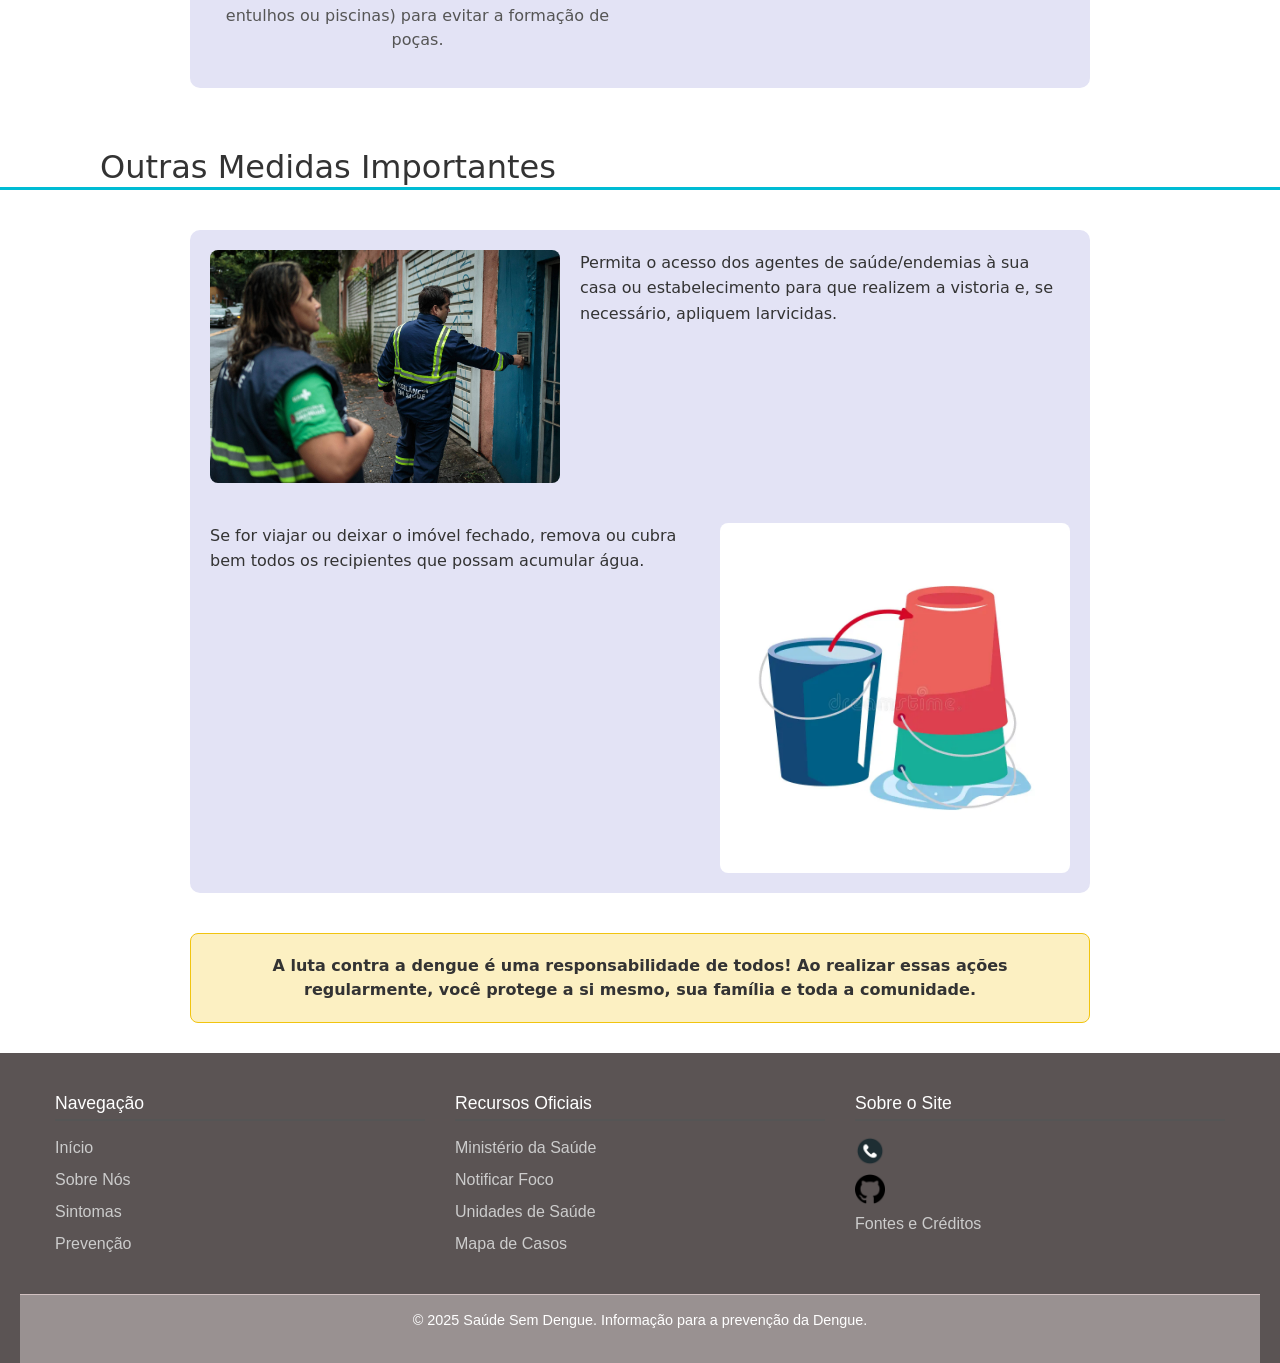
==== commit fc63b43d: "alterando css e adicionando bootstrap e codigo js" ====
--- a/acoes.html
+++ b/acoes.html
@@ -7,6 +7,7 @@
     <title>Ações para combate</title>
     <link rel="stylesheet" href="css/style-acoes.css">
     <link rel="shortcut icon" href="imagens/Logotipo_simples_para_produtos_orgânicos_verde_2_-removebg-preview.png" type="image/x-icon">
+    <link href="https://cdn.jsdelivr.net/npm/bootstrap@5.3.3/dist/css/bootstrap.min.css" rel="stylesheet">
 </head>
 
 <body>
@@ -176,7 +177,7 @@
                     <li><a href="" rel="_blank"><img width="30" height="30" src="imagens/telefone.png" /></a></li>
                     <li> <a href="https://github.com/Petrus2100" rel="_blank"><img width="30" height="30"
                     src="imagens/github(1).png" /></a></li>
-                    <li><a href="fontes.html">Fontes e Créditos</a></li>
+                    <li><a href="Equipe-fontes/fontes.html">Fontes e Créditos</a></li>
                 </ul>
             </div>
 
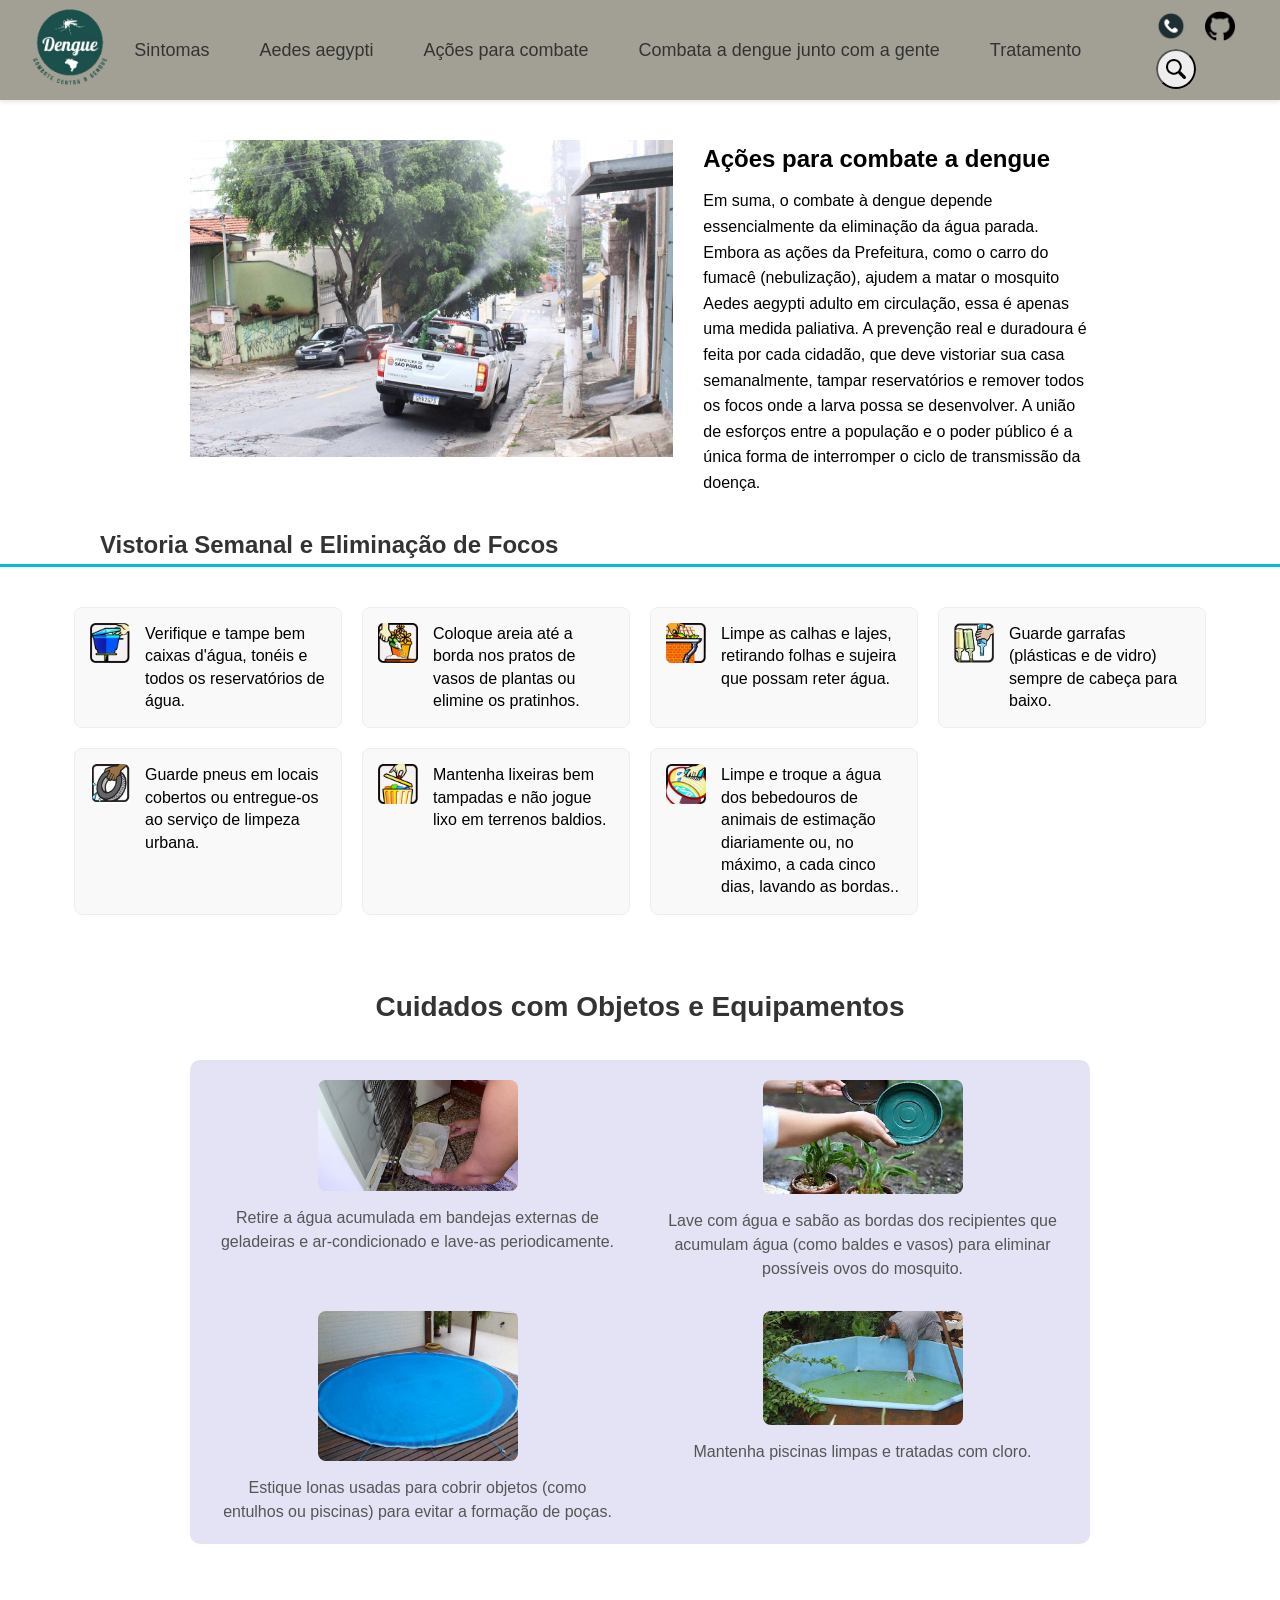
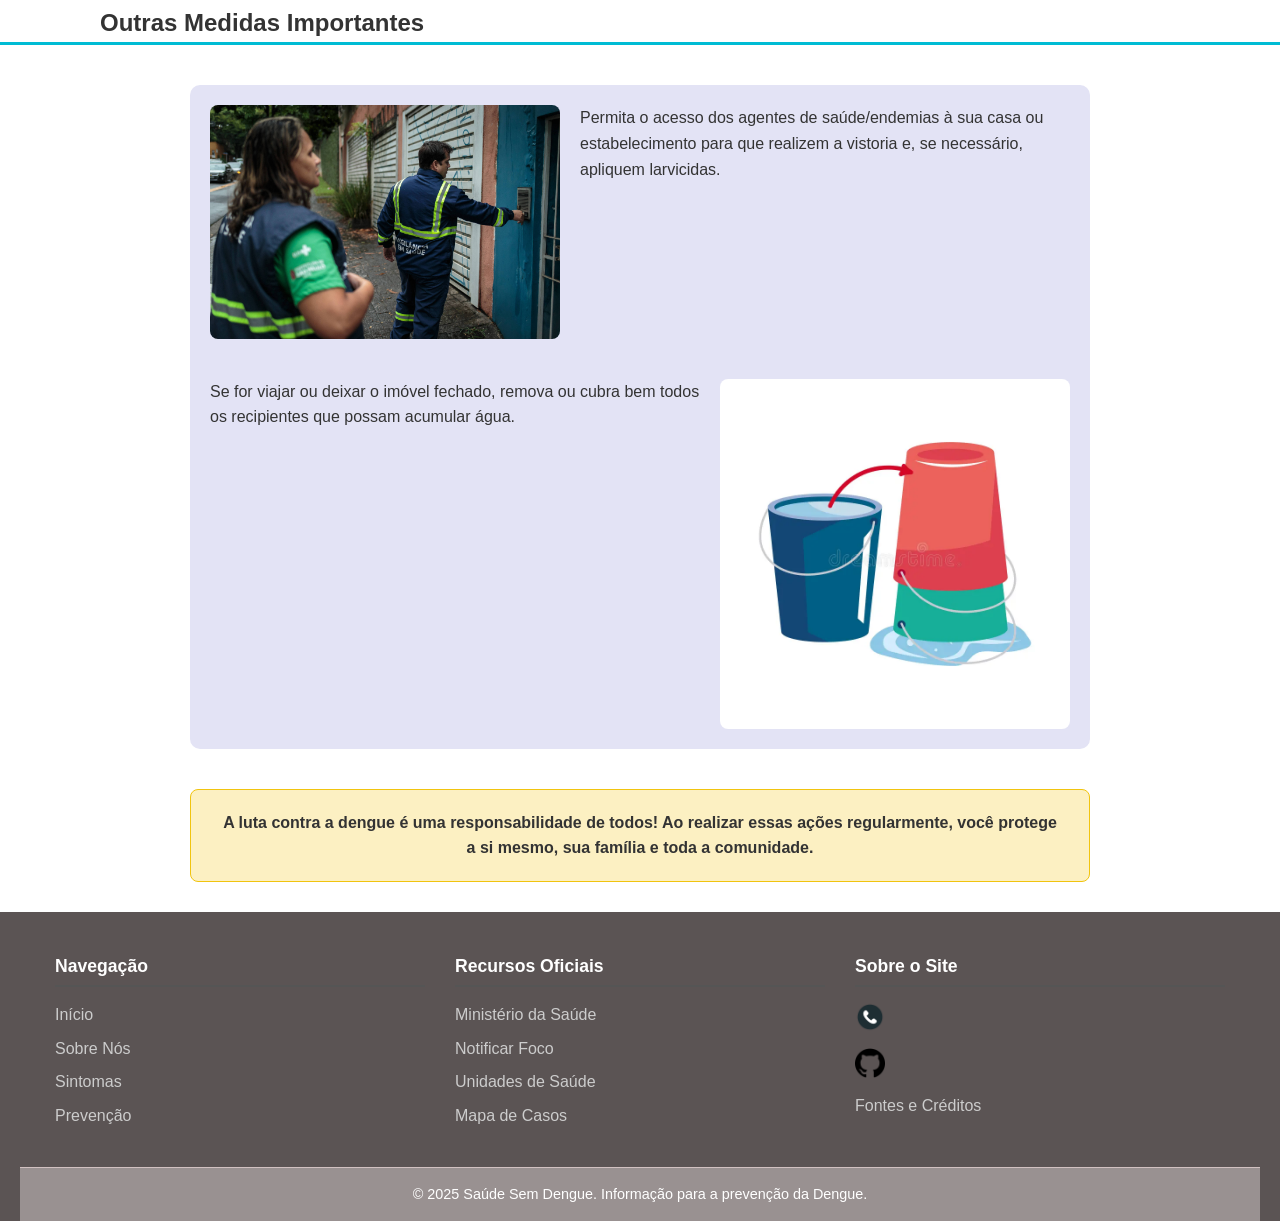
==== commit c2c665e7: "consertando erros e inserindoo novos comandos no js" ====
--- a/acoes.html
+++ b/acoes.html
@@ -7,7 +7,7 @@
     <title>Ações para combate</title>
     <link rel="stylesheet" href="css/style-acoes.css">
     <link rel="shortcut icon" href="imagens/Logotipo_simples_para_produtos_orgânicos_verde_2_-removebg-preview.png" type="image/x-icon">
-    <link href="https://cdn.jsdelivr.net/npm/bootstrap@5.3.3/dist/css/bootstrap.min.css" rel="stylesheet">
+    
 </head>
 
 <body>
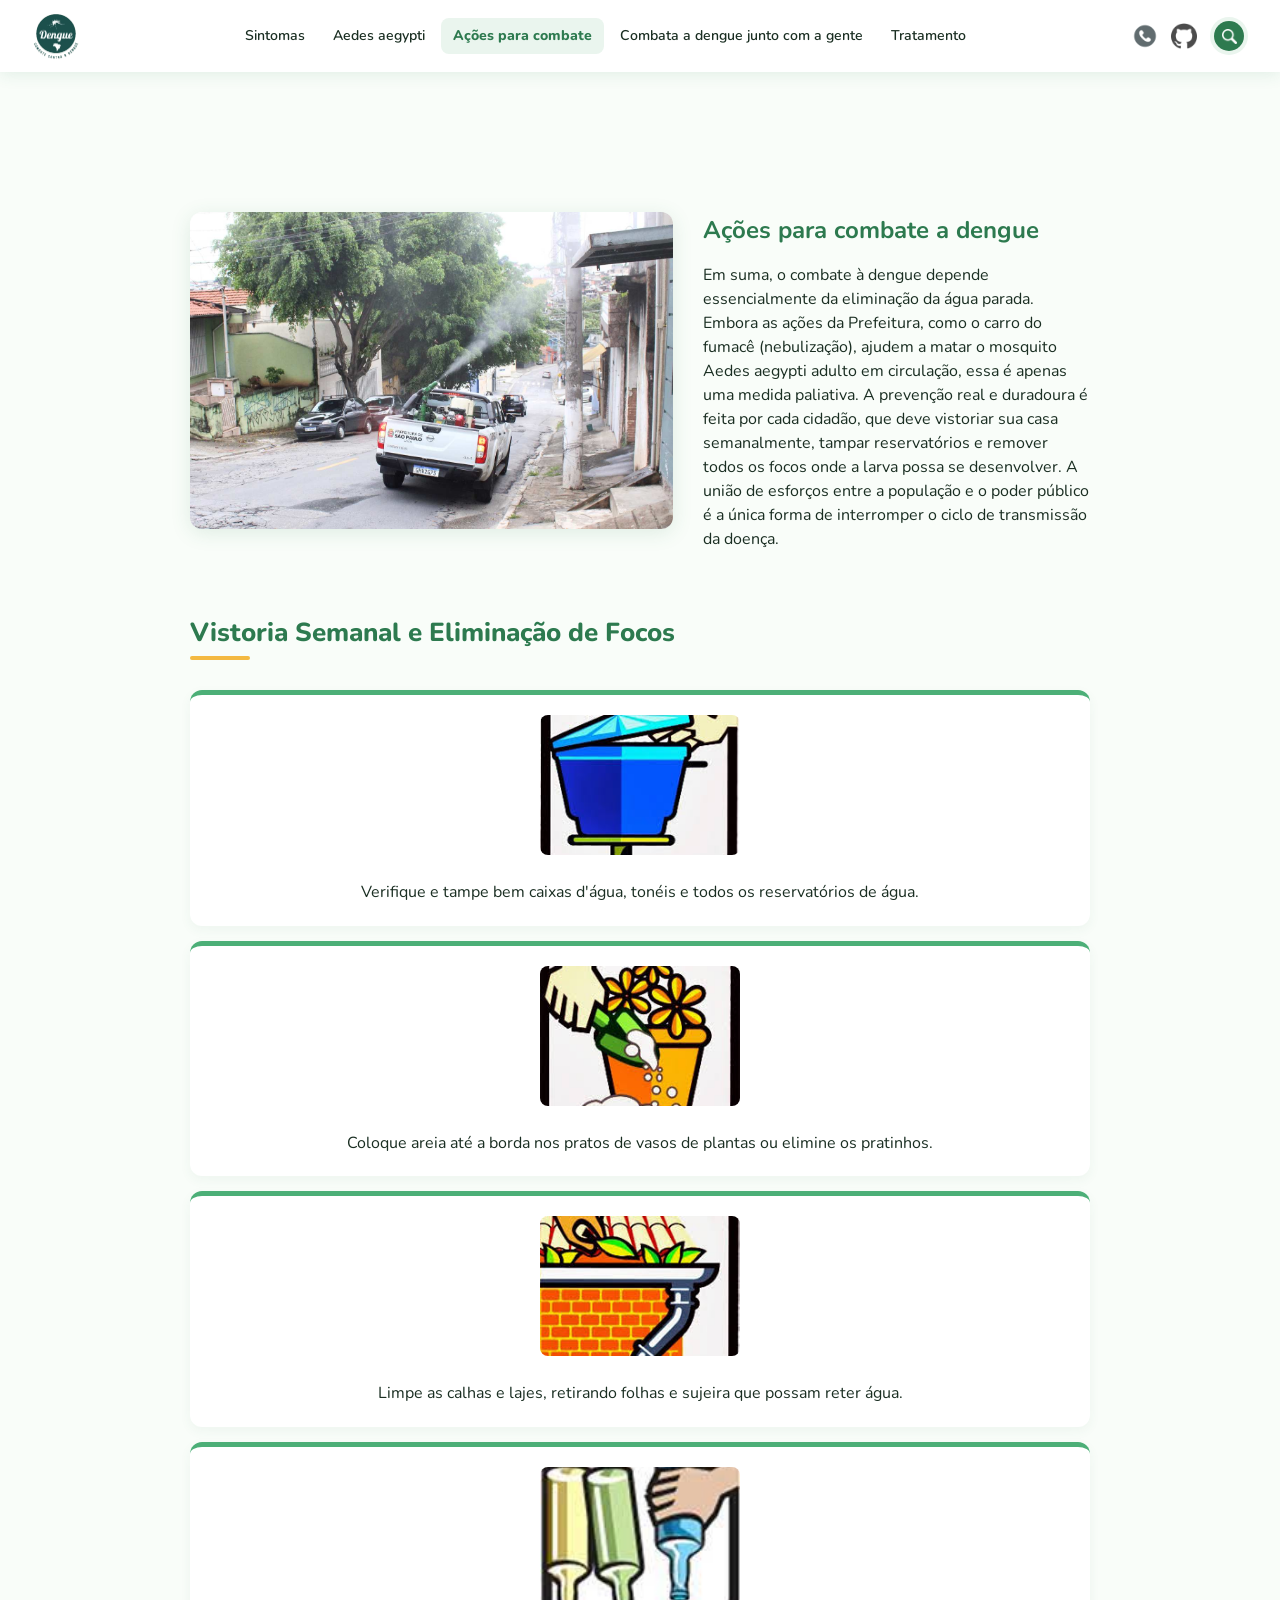
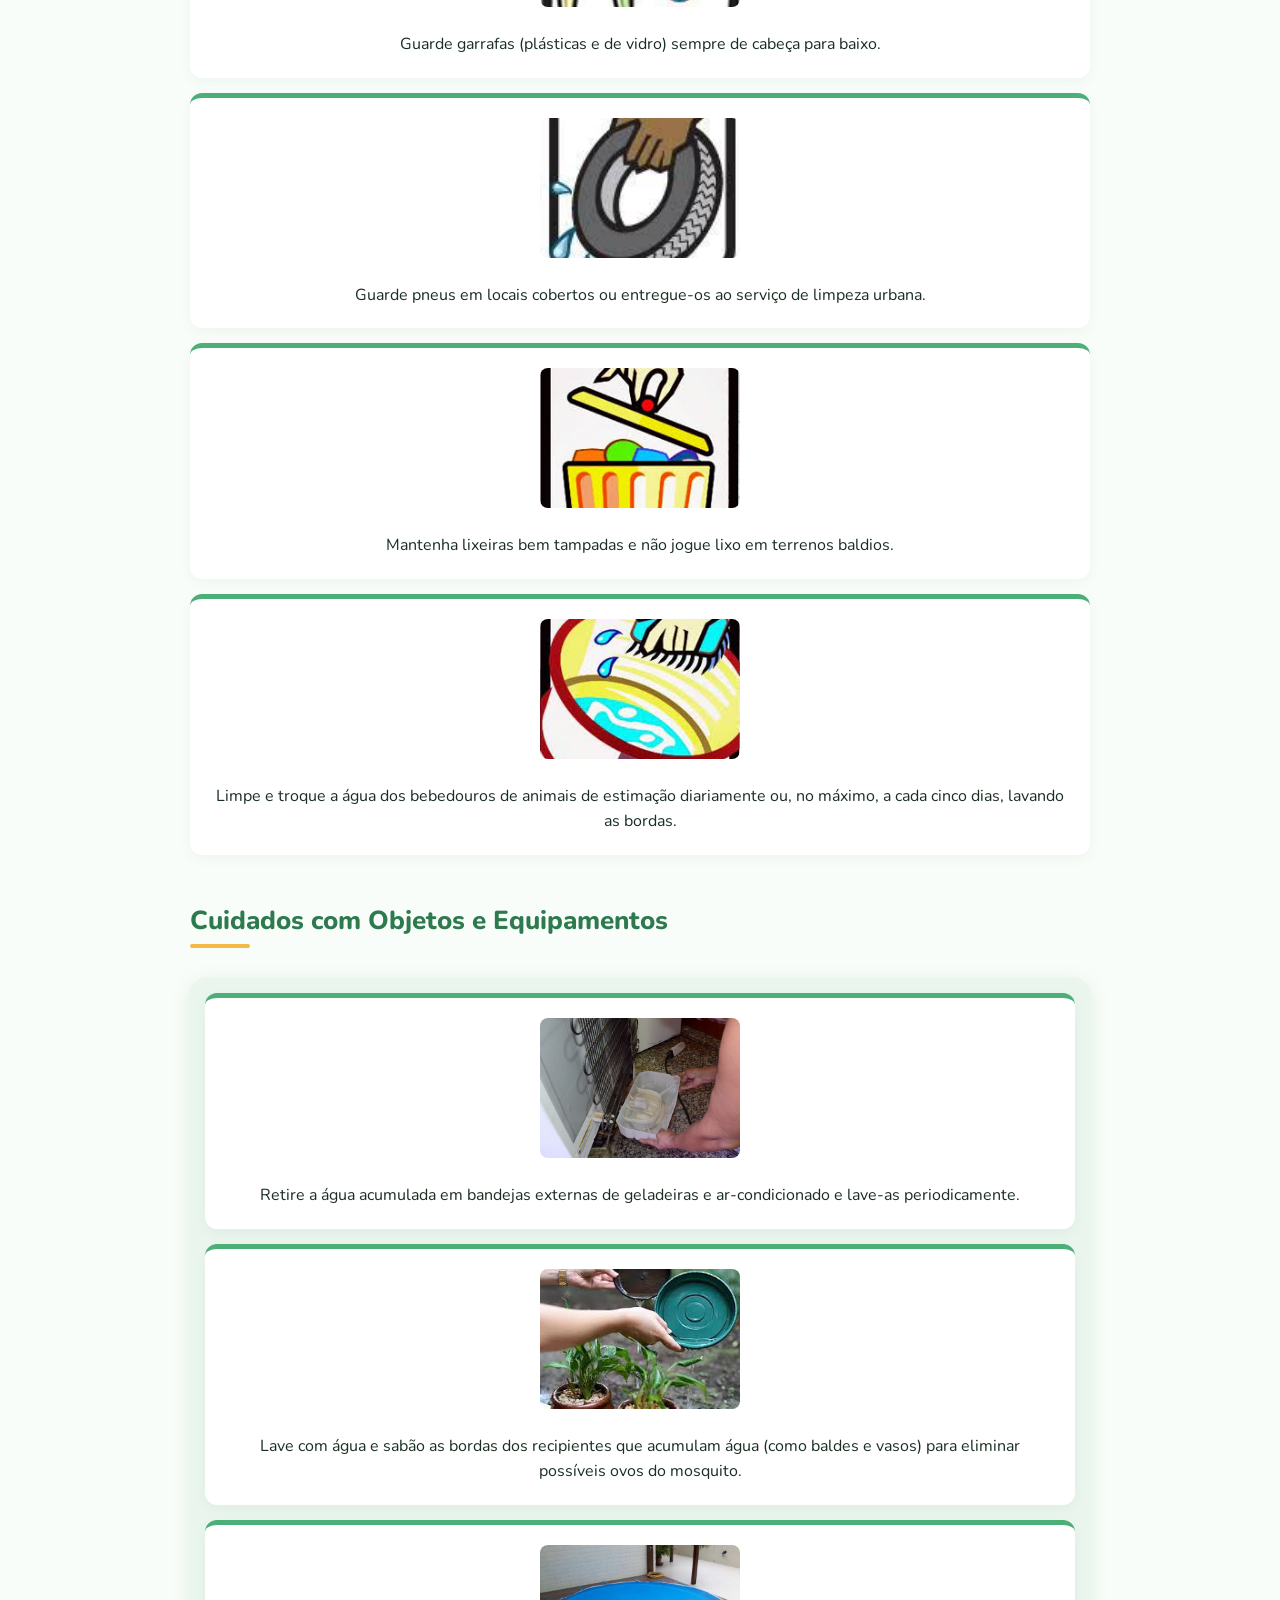
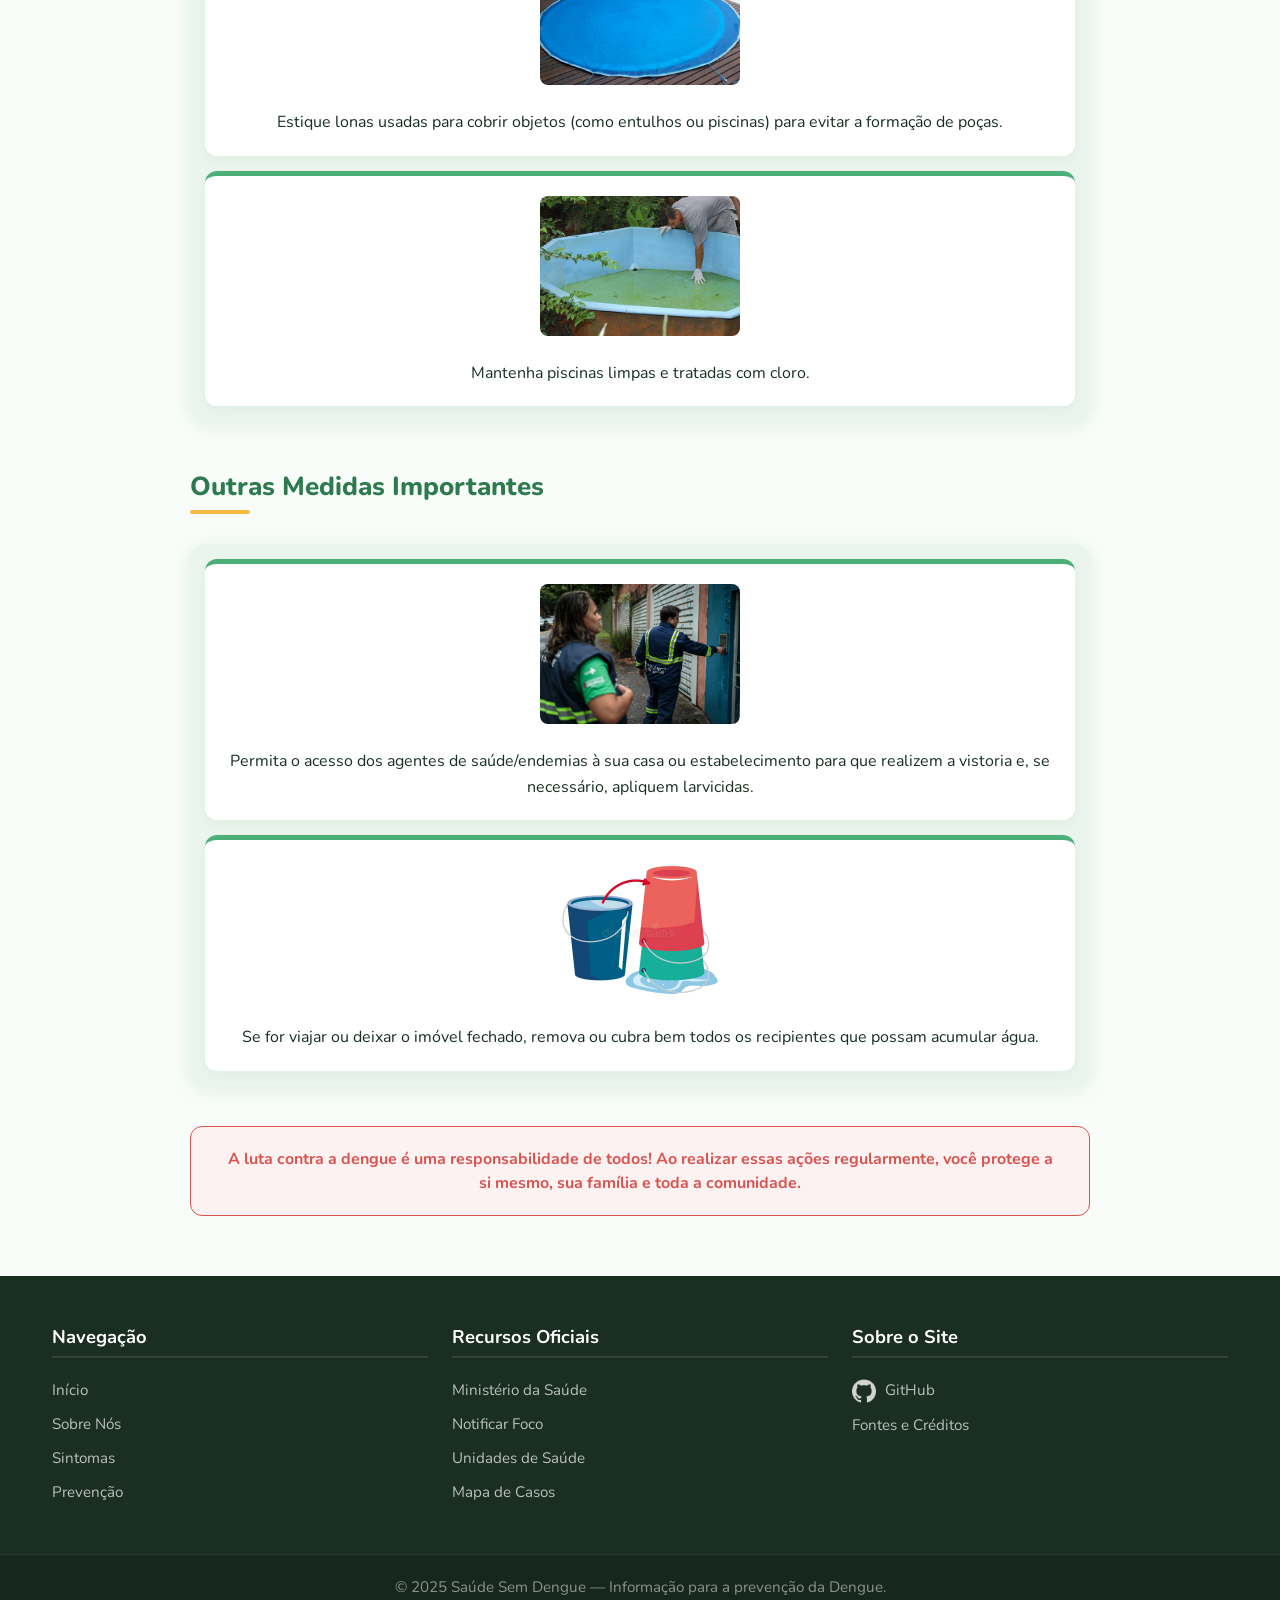
==== commit 6d2d7a61: "Ajuste na estrutura de pastas e novas páginas de arboviroses" ====
--- a/acoes.html
+++ b/acoes.html
@@ -1,58 +1,53 @@
 <!DOCTYPE html>
 <html lang="pt-br">
-
 <head>
     <meta charset="UTF-8">
     <meta name="viewport" content="width=device-width, initial-scale=1.0">
-    <title>Ações para combate</title>
+    <title>Dengue - Ações</title>
+    <link href="https://cdn.jsdelivr.net/npm/bootstrap@5.3.3/dist/css/bootstrap.min.css" rel="stylesheet">
+    <link href="https://cdn.jsdelivr.net/npm/bootstrap-icons@1.11.3/font/bootstrap-icons.css" rel="stylesheet">
+    <link href="https://fonts.googleapis.com/css2?family=Nunito:wght@400;600;700;800&family=Playfair+Display:wght@700;800&display=swap" rel="stylesheet">
+    <link rel="shortcut icon" href="imagens/Logotipo_simples_para_produtos_orgânicos_verde_2_-removebg-preview.png" type="image/x-icon">
     <link rel="stylesheet" href="css/style-acoes.css">
-    <link rel="shortcut icon" href="imagens/Logotipo_simples_para_produtos_orgânicos_verde_2_-removebg-preview.png" type="image/x-icon">
-    
 </head>
-
 <body>
     <header id="main-header">
-        <div class="icon">
-            <a href="index.html">
-                <img src="imagens/Logotipo_simples_para_produtos_orgânicos_verde_2_-removebg-preview.png"
-                    alt="Ícone da rede social">
+        <div class="header-inner">
+
+            <a href="index.html" class="header-logo">
+                <img src="imagens/Logotipo_simples_para_produtos_orgânicos_verde_2_-removebg-preview.png" alt="Saúde Sem Dengue">
             </a>
-        </div>
 
-        <nav class="navbar" id="navbar">
-            <a href="sintomas.html">Sintomas</a>
-            <a href="aedes.html">Aedes aegypti</a>
-            <a href="acoes.html">Ações para combate</a>
-            <a href="combate.html">Combata a dengue junto com a gente</a>
-            <a href="tratamento.html">Tratamento</a>
-            <a href="#Cv"></a>
-        </nav>
+            <nav class="header-nav" id="navbar">
+                <a href="sintomas.html">Sintomas</a>
+                <a href="aedes.html">Aedes aegypti</a>
+                <a href="acoes.html" class="active">Ações para combate</a>
+                <a href="combate.html">Combata a dengue junto com a gente</a>
+                <a href="tratamento.html">Tratamento</a>
+            </nav>
 
-        <div class="ico-contact">
-            <a href="" rel="_blank"><img width="30" height="30" src="imagens/telefone.png" /></a>
-            <a href="https://github.com/Petrus2100" rel="_blank"><img width="30" height="30"
-                    src="imagens/github(1).png" /></a>
-               <form id="search-box" class="search-box" action="/search-results" method="get">
-                    <input type="text" class="search-txt" name="q" id="search-txt" placeholder="Pesquisar">
+            <div class="header-actions">
+                <a href="" title="Telefone"><img width="26" height="26" src="imagens/telefone.png" alt="Telefone"></a>
+                <a href="https://github.com/Petrus2100" target="_blank" title="GitHub"><img width="26" height="26" src="imagens/github(1).png" alt="GitHub"></a>
+
+                <form id="search-box" class="search-box" action="/search-results" method="get">
+                    <input type="text" class="search-txt" name="q" id="search-txt" placeholder="Pesquisar...">
                     <button type="submit" class="search-btn" id="search-btn">
-                        <img height="20" width="20" src="imagens/lupa.png" alt="Pesquisar">
+                        <img src="imagens/lupa.png" alt="Buscar">
                     </button>
-            </form>
-        </div>
-        </div>
+                </form>
+            </div>
 
-        <div class="menu-toggle" id="menu-toggle">
-            <span></span>
-            <span></span>
-            <span></span>
+            <div class="menu-toggle" id="menu-toggle">
+                <span></span><span></span><span></span>
+            </div>
+
         </div>
     </header>
 
     <main>
-
-
         <div class="texto-foto">
-            <img class="foto-referencia" src="imagens/fumace-dengue-sp.jpg">
+            <img class="foto-referencia" src="imagens/fumace-dengue-sp.jpg" alt="Fumacê em SP">
 
             <div class="bloco-texto">
                 <div class="title-text">Ações para combate a dengue</div>
@@ -67,129 +62,125 @@
 
         <h2 class="text-title">Vistoria Semanal e Eliminação de Focos</h2>
 
-        <div class="lista-acoes">
-            <div class="item-acao">
-                <img src="imagens/caixa dagua.jpeg" alt="">
+        <div class="container-linhas-acoes">
+            <div class="bloco-acao">
+                <img src="imagens/caixa dagua.jpeg" alt="Caixa d'água">
                 <p>Verifique e tampe bem caixas d'água, tonéis e todos os reservatórios de água.</p>
             </div>
 
-            <div class="item-acao">
-                <img src="imagens/areia.jpeg" alt="">
+            <div class="bloco-acao invertido">
+                <img src="imagens/areia.jpeg" alt="Prato com areia">
                 <p>Coloque areia até a borda nos pratos de vasos de plantas ou elimine os pratinhos.</p>
             </div>
 
-            <div class="item-acao">
-                <img src="imagens/calha.jpeg" alt="">
+            <div class="bloco-acao">
+                <img src="imagens/calha.jpeg" alt="Calha limpa">
                 <p>Limpe as calhas e lajes, retirando folhas e sujeira que possam reter água.</p>
             </div>
 
-            <div class="item-acao">
-                <img src="imagens/garrafa.jpeg" alt="">
+            <div class="bloco-acao invertido">
+                <img src="imagens/garrafa.jpeg" alt="Garrafas invertidas">
                 <p>Guarde garrafas (plásticas e de vidro) sempre de cabeça para baixo.</p>
             </div>
 
-            <div class="item-acao">
-                <img src="imagens/pneu.jpeg" alt="">
+            <div class="bloco-acao">
+                <img src="imagens/pneu.jpeg" alt="Pneus cobertos">
                 <p>Guarde pneus em locais cobertos ou entregue-os ao serviço de limpeza urbana.</p>
             </div>
 
-            <div class="item-acao">
-                <img src="imagens/lixo.jpeg" alt="">
+            <div class="bloco-acao invertido">
+                <img src="imagens/lixo.jpeg" alt="Lixeira fechada">
                 <p>Mantenha lixeiras bem tampadas e não jogue lixo em terrenos baldios.</p>
             </div>
 
-            <div class="item-acao">
-                <img src="imagens/limpeza.jpeg" alt="">
-                <p>Limpe e troque a água dos bebedouros de animais de estimação diariamente ou, no máximo, a cada cinco dias, lavando as bordas..</p>
+            <div class="bloco-acao">
+                <img src="imagens/limpeza.jpeg" alt="Limpeza de bebedouro">
+                <p>Limpe e troque a água dos bebedouros de animais de estimação diariamente ou, no máximo, a cada cinco dias, lavando as bordas.</p>
             </div>
         </div>
 
         <h2 class="text-title-two">Cuidados com Objetos e Equipamentos</h2>
 
-        <div class="lista-cuidados">
-            <div class="cuidados">
-                <img src="imagens/bandeja.jpg" alt="">
+        <div class="container-linhas-acoes fundo-azul">
+            <div class="bloco-acao">
+                <img src="imagens/bandeja.jpg" alt="Bandeja de geladeira">
                 <p>Retire a água acumulada em bandejas externas de geladeiras e ar-condicionado e lave-as periodicamente.</p>
             </div>
 
-            <div class="cuidados">
-                <img src="imagens/lavagem.jpeg" alt="">
+            <div class="bloco-acao invertido">
+                <img src="imagens/lavagem.jpeg" alt="Lavagem de recipientes">
                 <p>Lave com água e sabão as bordas dos recipientes que acumulam água (como baldes e vasos) para eliminar possíveis ovos do mosquito.</p>
             </div>
 
-            <div class="cuidados">
-                <img src="imagens/lona.jpg" alt="">
+            <div class="bloco-acao">
+                <img src="imagens/lona.jpg" alt="Lona esticada">
                 <p>Estique lonas usadas para cobrir objetos (como entulhos ou piscinas) para evitar a formação de poças.</p>
             </div>
 
-            <div class="cuidados">
-                <img src="imagens/picina.jpg" alt="">
+            <div class="bloco-acao invertido">
+                <img src="imagens/picina.jpg" alt="Piscina tratada">
                 <p>Mantenha piscinas limpas e tratadas com cloro.</p>
             </div>
         </div>
 
         <h2 class="text-title">Outras Medidas Importantes</h2>
 
-        <div class="listT">
-             <div class="medidas"> 
-                <img src="imagens/agente 47.jpg" width="500" alt="sobre-nos">
+        <div class="container-linhas-acoes fundo-azul">
+             <div class="bloco-acao"> 
+                <img src="imagens/agente 47.jpg" alt="Agente de saúde">
                 <p>Permita o acesso dos agentes de saúde/endemias à sua casa ou estabelecimento para que realizem a vistoria e, se necessário, apliquem larvicidas.</p>
             </div>
 
-            <div>
-                <img src="imagens/prevenção.webp" alt="">
+            <div class="bloco-acao invertido">
+                <img src="imagens/prevenção.webp" alt="Casa fechada protegida">
                 <p>Se for viajar ou deixar o imóvel fechado, remova ou cubra bem todos os recipientes que possam acumular água.</p>
             </div>
         </div>
-
         
         <div>
             <p class="alerta-final">A luta contra a dengue é uma responsabilidade de todos! Ao realizar essas ações regularmente, você protege a si mesmo, sua família e toda a comunidade.</p>
         </div>
     </main>
 
-    <footer class="site-footer">
-        <div class="footer-container">
-
-            <div class="footer-column navigation">
-                <h4>Navegação</h4>
-                <ul>
-                    <li><a href="index.html">Início</a></li>
-                    <li><a href="Equipe-fontes/index-sobre.html">Sobre Nós</a></li>
-                    <li><a href="sintomas.html">Sintomas</a></li>
-                    <li><a href="acoes.html">Prevenção</a></li>
-                </ul>
+    <footer class="site-footer" id="footer-content">
+        <div class="container">
+            <div class="row g-4">
+                <div class="col-sm-4">
+                    <h4>Navegação</h4>
+                    <ul>
+                        <li><a href="index.html">Início</a></li>
+                        <li><a href="Equipe-fontes/index-sobre.html">Sobre Nós</a></li>
+                        <li><a href="sintomas.html">Sintomas</a></li>
+                        <li><a href="acoes.html">Prevenção</a></li>
+                    </ul>
+                </div>
+                <div class="col-sm-4">
+                    <h4>Recursos Oficiais</h4>
+                    <ul>
+                        <li><a href="https://www.saude.gov.br/" target="_blank">Ministério da Saúde</a></li>
+                        <li><a href="https://sp156.prefeitura.sp.gov.br/portal/servicos/informacao?servico=812" target="_blank">Notificar Foco</a></li>
+                        <li><a href="https://buscasaude.prefeitura.sp.gov.br/" target="_blank">Unidades de Saúde</a></li>
+                        <li><a href="http://tabnet.datasus.gov.br/cgi/tabcgi.exe?sinannet/cnv/denguebbr.def" target="_blank">Mapa de Casos</a></li>
+                    </ul>
+                </div>
+                <div class="col-sm-4">
+                    <h4>Sobre o Site</h4>
+                    <ul>
+                        <li>
+                            <a href="https://github.com/Petrus2100" target="_blank">
+                                <img class="footer-social-icon" width="24" height="24" src="imagens/github(1).png" alt="GitHub"> GitHub
+                            </a>
+                        </li>
+                        <li><a href="Equipe-fontes/fontes.html" id="rodape-content">Fontes e Créditos</a></li>
+                    </ul>
+                </div>
             </div>
-
-            <div class="footer-column resources">
-                <h4>Recursos Oficiais</h4>
-                <ul>
-                    <li><a href="https://www.saude.gov.br/" target="_blank">Ministério da Saúde</a></li>
-                    <li><a href="https://sp156.prefeitura.sp.gov.br/portal/servicos/informacao?servico=812" target="_blank">Notificar Foco</a></li>
-                    <li><a href="https://buscasaude.prefeitura.sp.gov.br/" target="_blank">Unidades de Saúde</a></li>
-                    <li><a href="http://tabnet.datasus.gov.br/cgi/tabcgi.exe?sinannet/cnv/denguebbr.def" target="_blank">Mapa de Casos</a></li>
-                </ul>
-            </div>
-
-            <div class="footer-column legal">
-                <h4>Sobre o Site</h4>
-                <ul>
-                    <li><a href="" rel="_blank"><img width="30" height="30" src="imagens/telefone.png" /></a></li>
-                    <li> <a href="https://github.com/Petrus2100" rel="_blank"><img width="30" height="30"
-                    src="imagens/github(1).png" /></a></li>
-                    <li><a href="Equipe-fontes/fontes.html">Fontes e Créditos</a></li>
-                </ul>
-            </div>
-
         </div>
-
         <div class="footer-bottom">
-            <p>&copy; 2025 Saúde Sem Dengue. Informação para a prevenção da Dengue.</p>
+            <p>&copy; 2025 Saúde Sem Dengue — Informação para a prevenção da Dengue.</p>
         </div>
     </footer>
 
     <script src="script.js"></script>
-
 </body>
-
 </html>
--- a/css/style-acoes.css
+++ b/css/style-acoes.css
@@ -1,27 +1,211 @@
-* {
-    margin: 0;
-    padding: 0;
-    box-sizing: border-box;
+/* ===== IMPORTAÇÃO DA FONTE NOVA ===== */
+@import url('https://fonts.googleapis.com/css2?family=Nunito:wght@400;500;600;700;800&display=swap');
+
+:root {
+    --verde:       #2d7a4f;
+    --verde-claro: #4caf77;
+    --verde-bg:    #eaf5ee;
+    --amarelo:     #f4b942;
+    --vermelho:    #d9534f;
+    --vermelho-bg: #fdf2f2;
+    --texto:       #1a2e22;
+    --branco:      #ffffff;
+    --sombra:      0 4px 20px rgba(45,122,79,.13);
+}
+
+* { 
+    box-sizing: border-box; 
+    margin: 0; 
+    padding: 0; 
 }
 
 body {
-    font-family: 'Helvetica Neue', Arial, sans-serif;
-    line-height: 1.6;
-    color: var(--cor-texto-principal);
-    background-color: var(--cor-fundo-claro);
+    font-family: 'Nunito', sans-serif;
+    color: var(--texto);
+    background: #f9fdf9;
 }
 
 main {
     padding-top: 100px;
 }
 
+/* ===== HEADER UNIFICADO ===== */
+#main-header {
+    position: sticky;
+    top: 0;
+    z-index: 1050;
+    background: var(--branco);
+    box-shadow: 0 2px 16px rgba(45,122,79,.12);
+    transition: padding .3s;
+    padding: .75rem 2rem;
+}
+
+#main-header.shrink {
+    padding: .4rem 2rem;
+    box-shadow: 0 2px 24px rgba(45,122,79,.22);
+}
+
+.header-inner {
+    display: flex;
+    align-items: center;
+    justify-content: space-between;
+    gap: 1rem;
+    max-width: 1280px;
+    margin: 0 auto;
+}
+
+.header-logo img {
+    height: 48px;
+    transition: height .3s;
+}
+
+#main-header.shrink .header-logo img { 
+    height: 38px; 
+}
+
+/* ===== NAVEGAÇÃO UNIFICADA ===== */
+.header-nav {
+    display: flex;
+    align-items: center;
+    gap: .25rem;
+    flex-wrap: wrap;
+}
+
+.header-nav a {
+    font-weight: 600;
+    font-size: .88rem;
+    color: var(--texto);
+    text-decoration: none;
+    padding: .45rem .75rem;
+    border-radius: 8px;
+    transition: background .2s, color .2s;
+    white-space: nowrap;
+}
+
+.header-nav a:hover,
+.header-nav a.active {
+    background: var(--verde-bg);
+    color: var(--verde);
+}
+
+.header-nav a.active { 
+    font-weight: 800; 
+}
+
+/* ===== CAIXA DE BUSCA E AÇÕES ===== */
+.header-actions {
+    display: flex;
+    align-items: center;
+    gap: .8rem;
+}
+
+.header-actions a img {
+    opacity: .7;
+    transition: all 0.2s;
+}
+
+.header-actions a:hover img {
+    opacity: 1;
+    transform: scale(1.1);
+}
+
+.search-box {
+    background-color: var(--verde-bg);
+    height: 38px;
+    width: 38px;
+    border-radius: 38px;
+    display: flex;
+    align-items: center;
+    overflow: hidden;
+    transition: width 0.4s ease, box-shadow 0.3s;
+    padding: .25rem;
+}
+
+.search-txt {
+    border: none;
+    background: none;
+    outline: none;
+    font-family: 'Nunito', sans-serif;
+    font-size: 14px;
+    width: 0;
+    opacity: 0;
+    transition: width 0.4s ease, opacity 0.3s ease;
+    color: var(--texto);
+}
+
+.search-btn {
+    width: 30px;
+    height: 30px;
+    min-width: 30px;
+    border-radius: 50%;
+    background: var(--verde);
+    border: none;
+    display: flex;
+    justify-content: center;
+    align-items: center;
+    cursor: pointer;
+    margin-left: auto;
+    transition: background 0.2s;
+}
+
+.search-btn:hover {
+    background: var(--verde-claro);
+}
+
+.search-btn img {
+    width: 15px;
+    height: 15px;
+    filter: invert(1);
+}
+
+.search-box.open {
+    width: 230px;
+    padding-left: .9rem;
+    box-shadow: var(--sombra);
+}
+
+.search-box.open .search-txt {
+    width: 100%;   
+    opacity: 1;
+}
+
+#main-header.shrink .search-box {
+    height: 34px;
+    width: 34px;
+}
+
+#main-header.shrink .search-box.open {
+    width: 200px;
+}
+
+/* ===== MENU HAMBÚRGUER ===== */
+.menu-toggle {
+    display: none;
+    flex-direction: column;
+    cursor: pointer;
+    gap: 5px;
+    padding: 4px;
+}
+
+.menu-toggle span {
+    width: 24px;
+    height: 2px;
+    background: var(--verde);
+    border-radius: 2px;
+    transition: all 0.3s;
+}
+
+.menu-toggle.open span:nth-child(1) { transform: translateY(7px) rotate(45deg); }
+.menu-toggle.open span:nth-child(2) { opacity: 0; }
+.menu-toggle.open span:nth-child(3) { transform: translateY(-7px) rotate(-45deg); }
+
+/* ===== CONTEÚDO DA PÁGINA (AÇÕES) ===== */
 .texto-foto {
     max-width: 900px;
     width: 90%;
     display: grid;
     grid-template-columns: 5fr 4fr;
     grid-template-areas: "foto texto";
-    /* A área 'texto' existe aqui */
     gap: 30px;
     margin: 40px auto 30px;
 }
@@ -29,503 +213,255 @@
 .foto-referencia {
     width: 100%;
     grid-area: foto;
+    border-radius: 12px;
+    object-fit: cover;
+    box-shadow: var(--sombra);
 }
 
 .bloco-texto {
     grid-area: texto;
+    display: flex;
+    flex-direction: column;
+    justify-content: center;
 }
 
 .title-text {
     font-size: 24px;
     font-weight: bold;
-    margin-bottom: 10px;
-}
-
-.texto-foto p {
-    margin-top: 0;
-}
-
-@media (max-width: 768px) {
-    .texto-foto {
-        grid-template-columns: 1fr;
-        grid-template-areas:
-            "foto"
-            "texto";
-        gap: 20px;
-        padding: 0 15px;
-    }
-}
-
-#main-header {
-    position: fixed;
-    top: 0;
+    color: var(--verde);
+    margin-bottom: 15px;
+}
+
+/* ===== CONTAINER DE LINHAS DE AÇÕES E ÍCONES (CORRIGIDO) ===== */
+.container-linhas-acoes {
+    max-width: 900px;
+    width: 90%;
+    margin: 30px auto;
+    display: flex;
+    flex-direction: column;
+    gap: 20px;
+}
+
+.container-linhas-acoes.fundo-azul {
+    background-color: var(--verde-bg);
+    padding: 25px;
+    border-radius: 16px;
+    box-shadow: var(--sombra);
+}
+
+.bloco-acao {
+    display: flex;
+    flex-direction: row;
+    align-items: center; /* Centraliza verticalmente o ícone/imagem com o texto */
+    background-color: var(--branco);
+    border: none;
+    border-left: 5px solid var(--verde-claro);
+    border-radius: 12px;
+    padding: 20px;
+    gap: 25px;
     width: 100%;
-    height: 100px;
-    transition: height 0.3s ease, padding 0.3s ease;
-    background-color: #A2A095;
-    box-shadow: 0 2px 4px rgba(0, 0, 0, 0.1);
-    padding: 10px 30px;
-    display: flex;
-    justify-content: space-between;
-    align-items: center;
-    z-index: 1000;
-}
-
-#main-header.shrink {
-    height: 60px;
-    padding: 5px 30px;
-}
-
-.search-box {
-    background-color: #F4F4F4;
-    height: 40px;
-    padding: 0;
-    width: 40px;
-    border-radius: 40px;
-
-    display: flex;
-    justify-content: center;
-    align-items: center;
-    transition: width 0.4s ease;
-}
-
-.search-txt {
-    border: none;
-    background: none;
-    outline: none;
-    padding: 0;
-    font-size: 16px;
-    line-height: 40px;
-    width: 0;
-    opacity: 0;
-    transition: width 0.4s ease, opacity 0.4s ease;
-}
-
-.search-btn {
-    width: 40px;
-    height: 40px;
-    border-radius: 50%;
-    background: #efeeee;
-    display: flex;
-    justify-content: center;
-    align-items: center;
-    color: white;
-}
-
-.search-box.open {
-    width: 250px;
-}
-
-.search-box.open .search-txt {
-    flex-grow: 1;
-    width: auto;
-    opacity: 1;
-    padding: 0 10px;
-}
-
-
-.icon img {
-    width: 80px;
-}
-
-.ico-contact a {
-    margin-right: 15px;
-}
-
-.ico-contact a:last-child {
-    margin-right: 0;
-}
-
-.navbar {
-    display: flex;
-    gap: 50px;
-}
-
-.navbar a {
-    position: relative;
-    text-decoration: none;
-    color: #333;
-    font-size: 18px;
-    font-weight: 500;
-    padding: 5px 0;
-    border-radius: 4px;
-    transition: all 0.3s ease;
-}
-
-.navbar a:hover {
-    background-color: #686864;
-    color: white;
-    box-shadow: 0 2px 4px rgba(0, 0, 0, 0.2);
-
-}
-
-.menu-toggle {
-    display: none;
-    flex-direction: column;
-    cursor: pointer;
-    gap: 5px;
-}
-
-.menu-toggle span {
-    width: 25px;
-    height: 3px;
-    background: #333;
-    transition: 0.3s;
-}
-
-#main-header .icon img,
-#main-header .ico-contact a,
-#main-header .search-box,
-#main-header .serach-btn,
-#main-header .search-txt {
-    transition: all 0.3s ease;
-}
-
-#main-header.shrink .icon img {
-    width: 60px;
-}
-
-#main-header.shrink .ico-contact a {
-    font-size: 0.9em;
-    margin-right: 10px;
-}
-
-#main-header.shrink .search-box {
-    height: 30px;
-    width: 30px;
-    border-radius: 50%;
-}
-
-#main-header.shrink .search-btn {
-    height: 30px;
-    width: 30px;
-    border-radius: 50%;
-}
-
-#main-header.shrink .search-box.open {
+    box-shadow: 0 4px 12px rgba(45,122,79,.06);
+    transition: transform 0.2s ease, box-shadow 0.2s ease;
+    overflow: hidden; /* Garante que o zoom do ícone não saia da borda do bloco */
+}
+
+.bloco-acao:hover {
+    transform: translateY(-3px);
+    box-shadow: var(--sombra);
+}
+
+/* Estilização correta e segura para as imagens/ícones das ações */
+.bloco-acao img {
     width: 200px;
-}
-
-#main-header.shrink .search-box.open .search-txt {
-    flex-grow: 1;
-    width: auto;
-    line-height: 30px;
-    font-size: 14px;
-    padding: 0 5px;
-}
-
-@media (max-width: 1024px) {
-    header {
-        padding: 10px 20px;
-    }
-
-    .icon img {
-        width: 35px;
-    }
-
-    .navbar a {
-        font-size: 15px;
-    }
-}
-
-@media (max-width: 768px) {
-    header {
-        flex-direction: row;
-    }
-
-    .navbar {
-        display: none;
-        flex-direction: column;
-        background: #333;
-        position: absolute;
-        top: 60px;
-        right: 20px;
-        padding: 15px;
-        border-radius: 8px;
-        width: 200px;
-    }
-
-    .navbar.show {
-        display: flex;
-    }
-
-    .navbar a {
-        color: #fff;
-        margin: 10px 0;
-        font-size: 14px;
-    }
-
-    .menu-toggle {
-        display: flex;
-    }
-}
-
-.text-title {
-    width: 100%;
-    margin-bottom: 30px;
-    padding: 0 100px;
-    display: block;
-    color: #333;
-    border-bottom: 3px solid #00bcd4;
-}
-
-.lista-acoes {
-    max-width: 1200px;
-    width: 90%;
-    margin: 20px auto;
-    display: grid;
-    grid-template-columns: repeat(auto-fit, minmax(250px, 1fr));
-    gap: 20px;
-    padding: 10px;
-}
-
-.item-acao {
-    display: flex;
-    align-items: flex-start;
-    gap: 15px;
-    padding: 15px;
-    border: 1px solid #eee;
+    height: 140px;
+    min-width: 200px; /* Impede que o flexbox esmague o ícone */
+    max-width: 200px;
+    object-fit: cover; /* Faz a imagem cortar proporcionalmente sem distorcer */
+    object-position: center;
     border-radius: 8px;
-    background-color: #f9f9f9;
-}
-
-.item-acao img {
-    width: 40px;
-    height: 40px;
-    flex-shrink: 0;
-}
-
-.item-acao p {
+    transition: transform 0.3s ease;
+}
+
+.bloco-acao:hover img {
+    transform: scale(1.03); /* Efeito suave ao passar o mouse */
+}
+
+.bloco-acao p {
     flex-grow: 1;
     margin: 0;
-    line-height: 1.4;
-    font-size: 16px;
-}
-
-@media (max-width: 500px) {
-    .lista-acoes {
-        grid-template-columns: 1fr;
-        padding: 0 10px;
-    }
-}
-
-.site-footer {
-    background-color: #5b5454;
-    color: #fff;
-    padding: 40px 20px 0;
-    font-family: Arial, sans-serif;
-}
-
-.footer-container {
-    display: flex;
-    justify-content: space-between;
-    max-width: 1200px;
-    margin: 0 auto;
-    padding-bottom: 30px;
-}
-
-.footer-column {
-    flex: 1;
-    min-width: 180px;
-    margin: 0 15px;
-}
-
-.footer-column h4 {
-    font-size: 1.1em;
-    margin-bottom: 15px;
-    border-bottom: 2px solid #555;
-    padding-bottom: 5px;
-}
-
-.footer-column ul {
-    list-style: none;
-    padding: 0;
-    margin: 0;
-}
-
-.footer-column ul li {
-    margin-bottom: 8px;
-}
-
-.footer-column a {
-    color: #ccc;
-    text-decoration: none;
-    transition: color 0.3s;
-}
-
-.footer-column a:hover {
-    color: #00bcd4;
-}
-
-.social-links a {
-    display: inline-block;
-    margin-right: 15px;
-    font-weight: bold;
-}
-
-.footer-bottom {
-    border-top: 1px solid #d1c1c1;
-    text-align: center;
-    padding: 15px 0;
-    font-size: 0.9em;
-    background-color: #999191;
-}
-
-@media (max-width: 768px) {
-    .footer-container {
-        flex-direction: column;
-    }
-
-    .footer-column {
-        margin: 15px 0;
-        min-width: 100%;
-        text-align: center;
-    }
-
-    .footer-column h4 {
-        border-bottom: none;
-        margin-bottom: 10px;
-    }
-
-    .social-links {
-        margin-bottom: 10px;
-    }
-}
-
-.text-title-two {
-    text-align: center;
-    font-size: 28px;
-    font-weight: bold;
-    color: #333;
-    margin: 60px auto 30px;
-}
-
-.lista-cuidados {
-    max-width: 900px;
-    margin: 0 auto 60px;
-    display: grid;
-    grid-template-columns: repeat(2, 1fr);
-    gap: 30px;
-    background-color: #e3e3f5; 
-    padding: 20px; 
-    border-radius: 10px; 
-}
-
-
-.cuidados {
-    display: flex;
-    flex-direction: column;
-    align-items: center;
-    text-align: center;
-}
-
-.cuidados img {
-    width: 100%;
-    max-width: 200px;
-    height: auto;
-    object-fit: cover;
-    border-radius: 8px;
-    margin-bottom: 15px;
-}
-
-.cuidados p {
-    font-size: 16px;
-    line-height: 1.5;
-    color: #555;
-    padding: 0 10px;
-}
-
-@media (max-width: 650px) {
-    .lista-cuidados {
-        grid-template-columns: 1fr;
-        padding: 0 20px;
-    }
-
-    .text-title {
-        margin-top: 40px;
-        font-size: 24px;
-    }
-}
-
-.listT {
-    max-width: 900px;
-    margin: 40px auto;
-    display: flex;
-    flex-direction: column;
-    gap: 40px;
-    background-color: #e3e3f5; 
-    padding: 20px; 
-    border-radius: 10px; 
-}
-
-
-.medidas,
-.listT>div:nth-child(2) {
-    display: flex;
-    align-items: flex-start;
-    gap: 20px;
-}
-
-.medidas img,
-.listT>div:nth-child(2) img {
-    width: 100%;
-    max-width: 350px;
-    height: auto;
-    border-radius: 8px;
-    object-fit: cover;
-}
-
-.medidas p,
-.listT>div:nth-child(2) p {
-    flex-grow: 1;
     font-size: 16px;
     line-height: 1.6;
-    color: #333;
-}
-
-.listT>div:nth-child(2) {
+    color: var(--texto);
+}
+
+.bloco-acao.invertido {
     flex-direction: row-reverse;
 }
 
-
-@media (max-width: 600px) {
-    .listT {
-        max-width: 90%;
-        gap: 20px;
-        margin: 20px auto;
-    }
-
-    .medidas,
-    .listT>div:nth-child(2) {
-        flex-direction: column;
-        align-items: center;
-    }
-
-    .listT>div:nth-child(2) {
-        flex-direction: column;
-    }
-
-    .medidas p,
-    .listT>div:nth-child(2) p {
-        font-size: 14px;
-        text-align: center;
-    }
-
-    .medidas img,
-    .listT>div:nth-child(2) img {
-        max-width: 80%;
-    }
+/* ===== TÍTULOS COM DETALHE AMARELO ===== */
+.text-title, .text-title-two {
+    max-width: 900px;
+    width: 90%;
+    margin: 50px auto 20px auto;
+    padding: 0 0 12px 0;
+    display: block;
+    color: var(--verde);
+    font-size: 26px;
+    font-weight: 800;
+    position: relative;
+}
+
+.text-title::after, .text-title-two::after {
+    content: '';
+    position: absolute;
+    bottom: 0;
+    left: 0;
+    width: 60px;
+    height: 4px;
+    background: var(--amarelo);
+    border-radius: 2px;
 }
 
 .alerta-final {
-    background-color: #f1c40f40;
-    border: 1px solid #f1c40f;
-    color: #333;
-    border-radius: 8px;
+    background-color: var(--vermelho-bg);
+    border: 1px solid var(--vermelho);
+    color: var(--vermelho);
+    border-radius: 12px;
     padding: 20px 30px;
     text-align: center;
     font-weight: 700;
     max-width: 900px;
     width: 90%;
-    margin: 30px auto;
-}+    margin: 40px auto;
+}
+
+/* ===== RODAPÉ AJUSTADO PARA BOOTSTRAP (CORRIGIDO) ===== */
+.site-footer {
+    background-color: var(--texto);
+    color: rgba(255, 255, 255, 0.8);
+    padding: 50px 0 0 0;
+    margin-top: 60px;
+}
+
+/* Respeita o comportamento nativo dos containers do Bootstrap */
+.site-footer .container {
+    max-width: 1200px;
+    margin: 0 auto;
+}
+
+.site-footer h4 {
+    font-size: 1.15rem;
+    font-weight: 700;
+    margin-bottom: 20px;
+    color: var(--branco);
+    border-bottom: 2px solid rgba(255, 255, 255, 0.1);
+    padding-bottom: 8px;
+}
+
+.site-footer p {
+    font-size: 0.95rem;
+    line-height: 1.6;
+    color: rgba(255, 255, 255, 0.7);
+}
+
+.site-footer ul {
+    list-style: none;
+    padding-left: 0;
+    margin: 0;
+}
+
+.site-footer ul li {
+    margin-bottom: 10px;
+}
+
+.site-footer a {
+    color: rgba(255, 255, 255, 0.7);
+    text-decoration: none;
+    font-size: 0.95rem;
+    transition: color 0.2s ease;
+}
+
+.site-footer a:hover {
+    color: var(--verde-claro);
+}
+
+/* Ícone do GitHub e Links Sociais */
+.footer-social-icon {
+    filter: invert(1);
+    opacity: 0.8;
+    vertical-align: middle;
+    margin-right: 5px;
+    transition: transform 0.2s, opacity 0.2s;
+}
+
+.site-footer a:hover .footer-social-icon {
+    opacity: 1;
+    transform: scale(1.1);
+}
+
+/* Faixa de copyright inferior */
+.footer-bottom {
+    border-top: 1px solid rgba(255, 255, 255, 0.08);
+    text-align: center;
+    padding: 20px 0;
+    margin-top: 40px;
+    font-size: 0.85rem;
+    color: rgba(255, 255, 255, 0.5);
+    background-color: rgba(0, 0, 0, 0.15);
+}
+
+.footer-bottom p {
+    margin: 0;
+    color: rgba(255, 255, 255, 0.5);
+}
+
+/* ===== RESPONSIVIDADE ===== */
+@media (max-width: 900px) {
+    .header-nav {
+        display: none;
+        position: absolute;
+        top: 100%;
+        left: 0; right: 0;
+        background: var(--branco);
+        flex-direction: column;
+        align-items: flex-start;
+        padding: 1.5rem;
+        box-shadow: 0 8px 24px rgba(0,0,0,.1);
+        gap: .5rem;
+    }
+    
+    .header-nav.show { display: flex; }
+    .header-nav a { width: 100%; padding: .7rem 1rem; }
+    .menu-toggle { display: flex; }
+}
+
+@media (max-width: 768px) {
+    .texto-foto {
+        grid-template-columns: 1fr;
+        grid-template-areas: "foto" "texto";
+        gap: 20px;
+        padding: 0 15px;
+    }
+}
+    .container-linhas-acoes { 
+        width: 95%; 
+        gap: 15px; 
+    }
+    
+    .container-linhas-acoes.fundo-azul { 
+        padding: 15px; 
+    }
+    
+    /* No Mobile, os blocos viram cards verticais estáveis */
+    .bloco-acao, .bloco-acao.invertido {
+        flex-direction: column;
+        text-align: center;
+        padding: 20px;
+        border-left: none;
+        border-top: 5px solid var(--verde-claro);
+    }
+    
+    .bloco-acao img { 
+        width: 100%; 
+        max-width: 100px;
+    }
